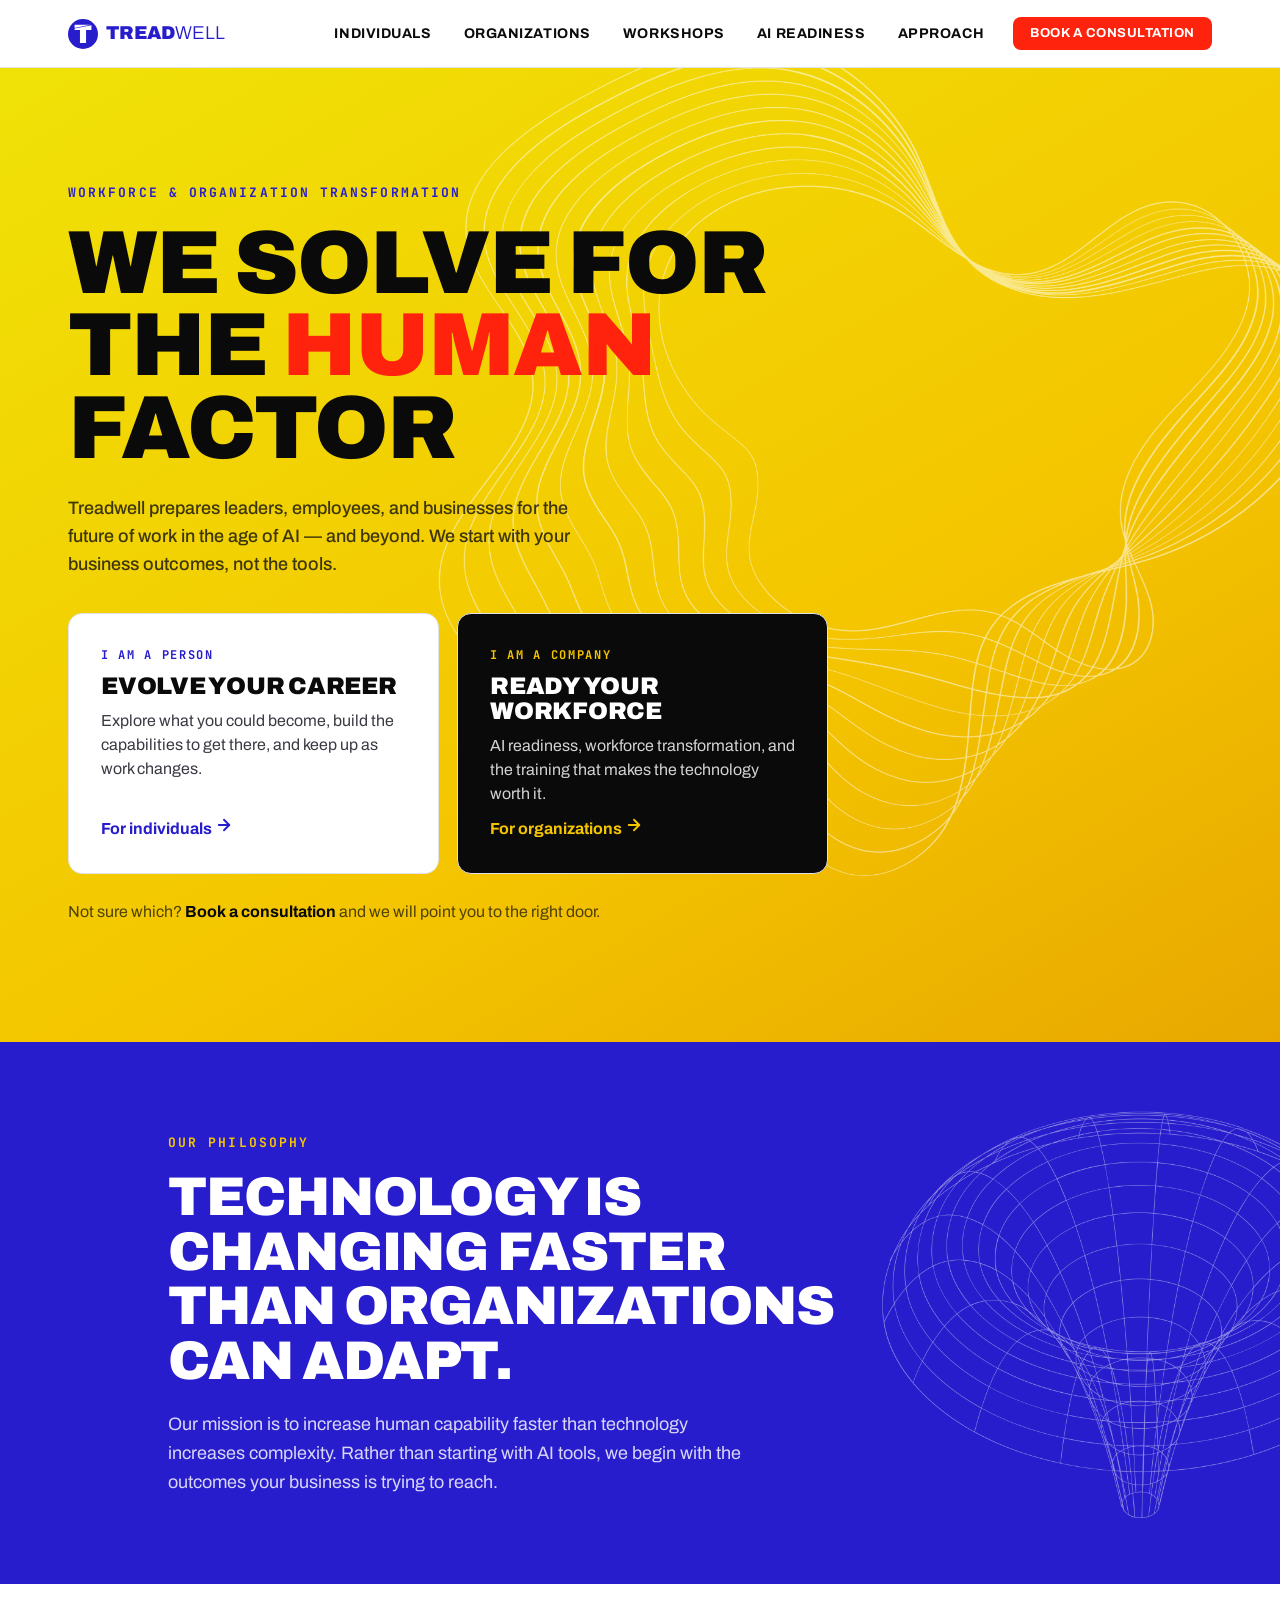
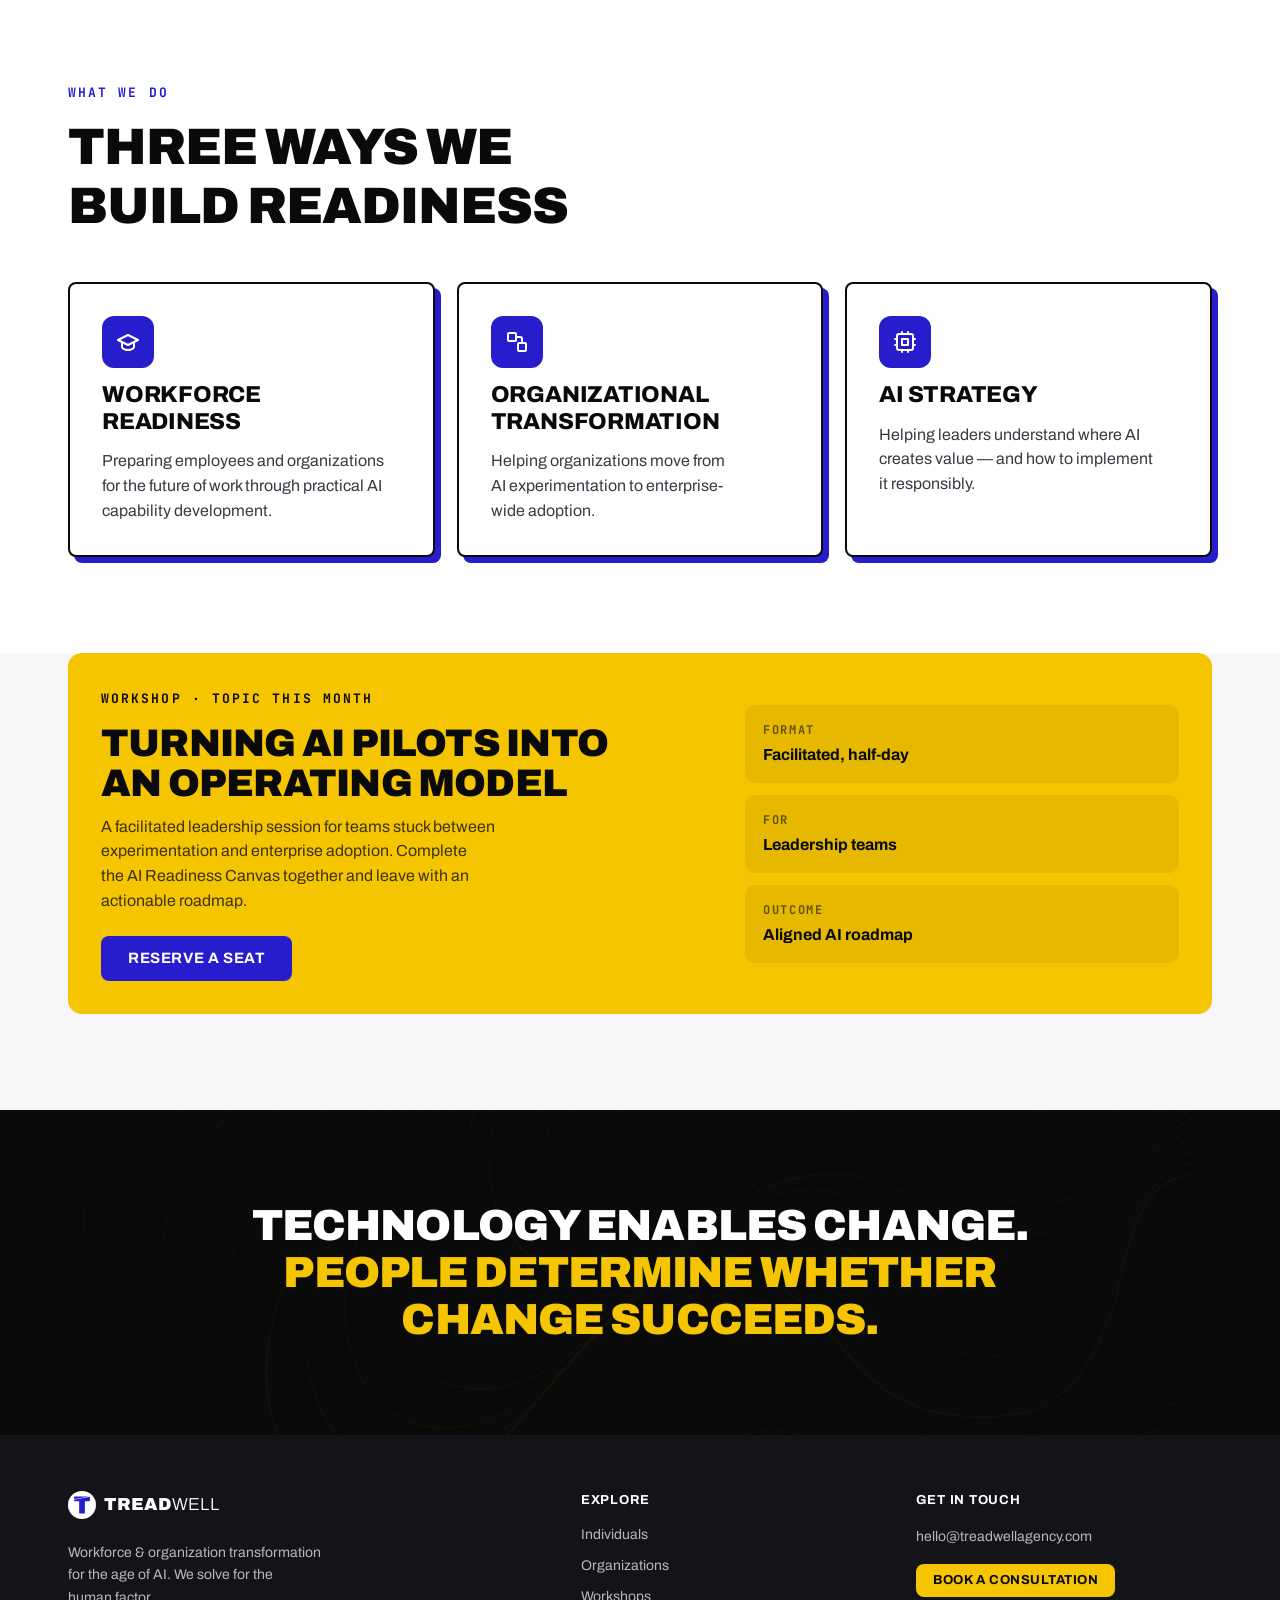
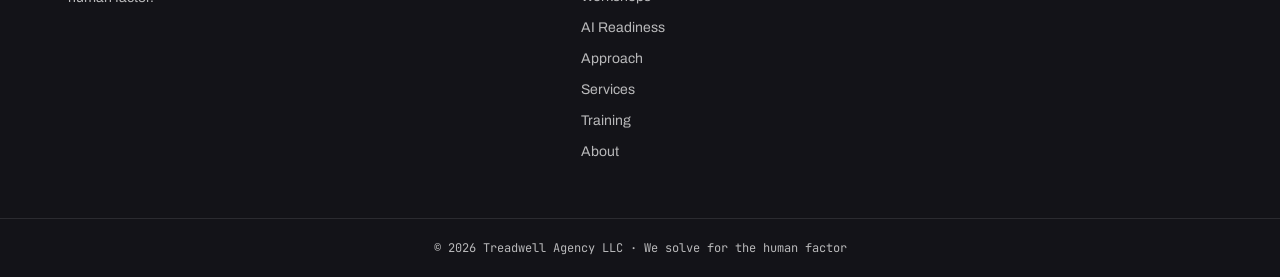
==== index.html @ ca6742ae "Two entry points on home (person / company); Individuals and Organizations pages; nav and sitemap" ====
<!DOCTYPE html>
<html lang="en">
<head>
<meta charset="utf-8">
<meta name="viewport" content="width=device-width, initial-scale=1">
<title>Treadwell Agency — We solve for the human factor</title>
<meta name="description" content="Workforce & organization transformation for the age of AI. Treadwell prepares leaders, employees, and businesses for the future of work — starting with your outcomes, not the tools.">
<link rel="canonical" href="https://treadwellagency.com">
<meta property="og:type" content="website">
<meta property="og:site_name" content="Treadwell Agency">
<meta property="og:title" content="Treadwell Agency — We solve for the human factor">
<meta property="og:description" content="Workforce & organization transformation for the age of AI. Treadwell prepares leaders, employees, and businesses for the future of work — starting with your outcomes, not the tools.">
<meta property="og:url" content="https://treadwellagency.com">
<meta property="og:image" content="https://treadwellagency.com/assets/canvas-preview.png">
<meta name="twitter:card" content="summary_large_image">
<meta name="theme-color" content="#271DCC">
<link rel="icon" href="/assets/favicon.svg" type="image/svg+xml">
<link rel="preconnect" href="https://fonts.googleapis.com">
<link rel="preconnect" href="https://fonts.gstatic.com" crossorigin>
<link rel="stylesheet" href="https://fonts.googleapis.com/css2?family=Archivo:ital,wght@0,100..900;1,100..900&family=JetBrains+Mono:wght@400;500;700&display=swap">
<link rel="stylesheet" href="/assets/css/site.css">
</head>
<body>
<header class="site-header">
  <div class="bar">
    <a href="/" aria-label="Treadwell Agency home" style="display:inline-flex;"><span class="tw-logo" style="gap:8.4px;"><svg width="30" height="30" viewBox="0 0 200 200" aria-hidden="true"><circle cx="100" cy="100" r="100" fill="var(--tw-blue)"/><g transform="translate(44 39)" fill="#fff"><polygon points="0 0 0 20.18 103.77 0 0 0"/><polygon points="0 23.72 0 34.38 35.77 34.38 35.77 121.55 76.41 121.55 76.41 34.38 112.18 34.38 112.18 1.91 0 23.72"/></g></svg><span class="wm" style="font-size:18.6px;color:var(--tw-blue);"><span>Tread</span><span class="thin">well</span></span></span></a>
    <nav class="nav-links" aria-label="Primary">
      <a class="nav-link" href="/individuals/">Individuals</a><a class="nav-link" href="/organizations/">Organizations</a><a class="nav-link" href="/workshops/">Workshops</a><a class="nav-link" href="/ai-readiness/">AI Readiness</a><a class="nav-link" href="/approach/">Approach</a>
      <span class="nav-cta"><a class="tw-btn tw-btn--accent tw-btn--sm" href="mailto:hello@treadwellagency.com?subject=Consultation%20request%20%E2%80%94%20Treadwell%20Agency">Book a consultation</a></span>
    </nav>
    <button class="burger" id="burger" aria-label="Menu" aria-expanded="false" aria-controls="mobile-menu">
      <svg width="26" height="26" viewBox="0 0 24 24" fill="none" stroke="currentColor" stroke-width="2" stroke-linecap="round"><path d="M4 6h16M4 12h16M4 18h16"/></svg>
    </button>
  </div>
  <div class="mobile-menu" id="mobile-menu">
    <a class="" href="/individuals/">Individuals</a><a class="" href="/organizations/">Organizations</a><a class="" href="/workshops/">Workshops</a><a class="" href="/ai-readiness/">AI Readiness</a><a class="" href="/approach/">Approach</a>
    <a class="tw-btn tw-btn--accent" style="margin-top:8px;" href="mailto:hello@treadwellagency.com?subject=Consultation%20request%20%E2%80%94%20Treadwell%20Agency">Book a consultation</a>
  </div>
</header>
<main>
<div>
  <div class="band" style="overflow:hidden;background:var(--tw-grad-yellow);">
    <img class="motif" src="/assets/elements/White-Track.png" alt="" aria-hidden="true" style="right:-60px;top:-40px;width:904px;height:848px;opacity:.55;">
    <div class="wrap" style="padding:112px 28px 118px;">
      <span class="tw-eyebrow" style="color:var(--tw-blue);">Workforce &amp; Organization Transformation</span>
      <h1 class="hero-h1" style="font-size:clamp(3rem,7vw,6rem);line-height:.92;color:var(--tw-black);max-width:15ch;">We solve for the <span style="color:var(--tw-red);">human</span> factor</h1>
      <p class="lead" style="color:rgba(10,10,10,.78);max-width:52ch;margin:26px 0 34px;font-weight:500;">Treadwell prepares leaders, employees, and businesses for the future of work in the age of AI &mdash; and beyond. We start with your business outcomes, not the tools.</p>
      <div class="doors" style="display:grid;grid-template-columns:repeat(auto-fit,minmax(260px,1fr));gap:18px;max-width:760px;">
        <a class="tw-card tw-card--interactive" href="/individuals/" style="display:flex;flex-direction:column;gap:10px;text-decoration:none;color:var(--tw-black);background:#fff;">
          <span style="font-family:var(--font-mono);font-size:12px;font-weight:700;letter-spacing:.14em;text-transform:uppercase;color:var(--tw-blue);">I am a person</span>
          <span style="font-family:var(--font-display);font-weight:900;text-transform:uppercase;font-size:24px;letter-spacing:-.01em;line-height:1.05;">Evolve your career</span>
          <span style="color:var(--text-body);line-height:1.5;">Explore what you could become, build the capabilities to get there, and keep up as work changes.</span>
          <span style="font-weight:700;color:var(--tw-blue);margin-top:auto;">For individuals <svg width="18" height="18" viewBox="0 0 24 24" fill="none" stroke="currentColor" stroke-width="2.5" stroke-linecap="round" stroke-linejoin="round" aria-hidden="true"><path d="M5 12h14"/><path d="m12 5 7 7-7 7"/></svg></span>
        </a>
        <a class="tw-card tw-card--interactive" href="/organizations/" style="display:flex;flex-direction:column;gap:10px;text-decoration:none;color:#fff;background:var(--tw-black);">
          <span style="font-family:var(--font-mono);font-size:12px;font-weight:700;letter-spacing:.14em;text-transform:uppercase;color:var(--tw-yellow);">I am a company</span>
          <span style="font-family:var(--font-display);font-weight:900;text-transform:uppercase;font-size:24px;letter-spacing:-.01em;line-height:1.05;">Ready your workforce</span>
          <span style="color:rgba(255,255,255,.82);line-height:1.5;">AI readiness, workforce transformation, and the training that makes the technology worth it.</span>
          <span style="font-weight:700;color:var(--tw-yellow);margin-top:auto;">For organizations <svg width="18" height="18" viewBox="0 0 24 24" fill="none" stroke="currentColor" stroke-width="2.5" stroke-linecap="round" stroke-linejoin="round" aria-hidden="true"><path d="M5 12h14"/><path d="m12 5 7 7-7 7"/></svg></span>
        </a>
      </div>
      <p style="margin:26px 0 0;color:rgba(10,10,10,.7);">Not sure which? <a href="mailto:hello@treadwellagency.com?subject=Consultation%20request%20%E2%80%94%20Treadwell%20Agency" style="color:var(--tw-black);font-weight:700;">Book a consultation</a> and we will point you to the right door.</p>
    </div>
  </div>

  <section class="band" style="background:var(--tw-blue);padding:88px 28px;overflow:hidden;">
    <img class="motif" src="/assets/elements/White-Donut.png" alt="" aria-hidden="true" style="right:-120px;top:50%;transform:translateY(-50%);width:520px;opacity:.5;">
    <div class="wrap" style="max-width:1000px;">
      <span class="tw-eyebrow" style="color:var(--tw-yellow);">Our philosophy</span>
      <h2 class="h2-display" style="font-size:clamp(2rem,4.4vw,3.4rem);line-height:1;color:#fff;margin:16px 0 22px;max-width:20ch;">Technology is changing faster than organizations can adapt.</h2>
      <p class="lead" style="color:rgba(255,255,255,.82);max-width:60ch;line-height:1.6;margin:0;">Our mission is to increase human capability faster than technology increases complexity. Rather than starting with AI tools, we begin with the outcomes your business is trying to reach.</p>
    </div>
  </section>

  <section style="background:var(--bg);padding:96px 28px;">
    <div class="wrap">
      <span class="tw-eyebrow" style="color:var(--tw-blue);">What we do</span>
      <h2 class="h2-display" style="font-size:clamp(2rem,4vw,3.25rem);margin:14px 0 46px;max-width:22ch;">Three ways we build readiness</h2>
      <div style="display:grid;grid-template-columns:repeat(auto-fit,minmax(300px,1fr));gap:22px;">
        <article class="tw-card tw-card--hard">
      <div style="display:flex;flex-direction:column;gap:14px;height:100%;">
        <span class="icon-chip-blue"><svg width="24" height="24" viewBox="0 0 24 24" fill="none" stroke="currentColor" stroke-width="2" stroke-linecap="round" stroke-linejoin="round" aria-hidden="true"><path d="M22 10 12 5 2 10l10 5 10-5Z"/><path d="M6 12v5c0 1 2 3 6 3s6-2 6-3v-5"/></svg></span>
        <h3 style="font-family:var(--font-display);font-weight:800;font-size:23px;margin:0;text-transform:uppercase;letter-spacing:-.01em;">Workforce Readiness</h3>
        <p style="margin:0;color:var(--text-body);line-height:1.55;">Preparing employees and organizations for the future of work through practical AI capability development.</p>
      </div>
    </article><article class="tw-card tw-card--hard">
      <div style="display:flex;flex-direction:column;gap:14px;height:100%;">
        <span class="icon-chip-blue"><svg width="24" height="24" viewBox="0 0 24 24" fill="none" stroke="currentColor" stroke-width="2" stroke-linecap="round" stroke-linejoin="round" aria-hidden="true"><rect x="3" y="3" width="8" height="8" rx="1"/><rect x="13" y="13" width="8" height="8" rx="1"/><path d="M11 7h4a2 2 0 0 1 2 2v4"/></svg></span>
        <h3 style="font-family:var(--font-display);font-weight:800;font-size:23px;margin:0;text-transform:uppercase;letter-spacing:-.01em;">Organizational Transformation</h3>
        <p style="margin:0;color:var(--text-body);line-height:1.55;">Helping organizations move from AI experimentation to enterprise-wide adoption.</p>
      </div>
    </article><article class="tw-card tw-card--hard">
      <div style="display:flex;flex-direction:column;gap:14px;height:100%;">
        <span class="icon-chip-blue"><svg width="24" height="24" viewBox="0 0 24 24" fill="none" stroke="currentColor" stroke-width="2" stroke-linecap="round" stroke-linejoin="round" aria-hidden="true"><rect x="4" y="4" width="16" height="16" rx="2"/><rect x="9" y="9" width="6" height="6"/><path d="M9 2v2M15 2v2M9 20v2M15 20v2M2 9h2M2 15h2M20 9h2M20 15h2"/></svg></span>
        <h3 style="font-family:var(--font-display);font-weight:800;font-size:23px;margin:0;text-transform:uppercase;letter-spacing:-.01em;">AI Strategy</h3>
        <p style="margin:0;color:var(--text-body);line-height:1.55;">Helping leaders understand where AI creates value &mdash; and how to implement it responsibly.</p>
      </div>
    </article>
      </div>
    </div>
  </section>

  <section style="background:var(--tw-neutral-50);padding:0 28px 96px;">
  <div class="wrap">
    <article class="tw-card tw-card--signal">
      <div class="topic-grid" style="display:grid;grid-template-columns:1.4fr 1fr;gap:36px;align-items:center;">
        <div>
          <span class="tw-eyebrow" style="color:var(--tw-black);">Workshop · Topic this month</span>
          <h3 style="font-family:var(--font-display);font-weight:900;text-transform:uppercase;font-size:clamp(1.6rem,3vw,2.4rem);letter-spacing:-.02em;line-height:1.02;margin:14px 0 12px;">Turning AI pilots into an operating model</h3>
          <p style="margin:0 0 22px;color:rgba(10,10,10,.78);line-height:1.55;max-width:52ch;">A facilitated leadership session for teams stuck between experimentation and enterprise adoption. Complete the AI Readiness Canvas together and leave with an actionable roadmap.</p>
          <a class="tw-btn tw-btn--primary" href="mailto:hello@treadwellagency.com?subject=Consultation%20request%20%E2%80%94%20Treadwell%20Agency">Reserve a seat</a>
        </div>
        <div style="display:grid;gap:12px;">
          <div style="background:rgba(10,10,10,.06);border-radius:10px;padding:16px 18px;"><div style="font-family:var(--font-mono);font-size:12px;font-weight:700;letter-spacing:.14em;text-transform:uppercase;color:rgba(10,10,10,.6);">Format</div><div style="font-weight:700;margin-top:4px;">Facilitated, half-day</div></div><div style="background:rgba(10,10,10,.06);border-radius:10px;padding:16px 18px;"><div style="font-family:var(--font-mono);font-size:12px;font-weight:700;letter-spacing:.14em;text-transform:uppercase;color:rgba(10,10,10,.6);">For</div><div style="font-weight:700;margin-top:4px;">Leadership teams</div></div><div style="background:rgba(10,10,10,.06);border-radius:10px;padding:16px 18px;"><div style="font-family:var(--font-mono);font-size:12px;font-weight:700;letter-spacing:.14em;text-transform:uppercase;color:rgba(10,10,10,.6);">Outcome</div><div style="font-weight:700;margin-top:4px;">Aligned AI roadmap</div></div>
        </div>
      </div>
    </article>
  </div>
</section>

  <section class="band" style="background:var(--tw-black);padding:92px 28px;overflow:hidden;">
  <img class="motif" src="/assets/elements/Yellow-Waves.png" alt="" aria-hidden="true" style="left:50%;top:50%;transform:translate(-50%,-50%);width:1200px;opacity:.14;">
  <div class="wrap" style="max-width:900px;text-align:center;">
    <p style="font-family:var(--font-display);font-weight:900;text-transform:uppercase;font-size:clamp(1.7rem,3.4vw,2.8rem);letter-spacing:-.02em;line-height:1.08;color:#fff;margin:0;">Technology enables change.<br><span style="color:var(--tw-yellow);">People determine whether change succeeds.</span></p>
  </div>
</section>
</div>
</main>
<footer class="site-footer">
  <div class="cols">
    <div>
      <span class="tw-logo" style="gap:7.84px;"><svg width="28" height="28" viewBox="0 0 200 200" aria-hidden="true"><circle cx="100" cy="100" r="100" fill="#fff"/><g transform="translate(44 39)" fill="var(--tw-blue)"><polygon points="0 0 0 20.18 103.77 0 0 0"/><polygon points="0 23.72 0 34.38 35.77 34.38 35.77 121.55 76.41 121.55 76.41 34.38 112.18 34.38 112.18 1.91 0 23.72"/></g></svg><span class="wm" style="font-size:17.36px;color:#fff;"><span>Tread</span><span class="thin">well</span></span></span>
      <p class="tagline">Workforce &amp; organization transformation for the age of AI. We solve for the human factor.</p>
    </div>
    <div>
      <div class="foot-h">Explore</div>
      <div class="foot-links"><a href="/individuals/">Individuals</a><a href="/organizations/">Organizations</a><a href="/workshops/">Workshops</a><a href="/ai-readiness/">AI Readiness</a><a href="/approach/">Approach</a><a href="/services/">Services</a><a href="/training/">Training</a><a href="/about/">About</a></div>
    </div>
    <div>
      <div class="foot-h">Get in touch</div>
      <a class="foot-email" href="mailto:hello@treadwellagency.com">hello@treadwellagency.com</a>
      <div style="margin-top:16px;"><a class="tw-btn tw-btn--signal tw-btn--sm" href="mailto:hello@treadwellagency.com?subject=Consultation%20request%20%E2%80%94%20Treadwell%20Agency">Book a consultation</a></div>
    </div>
  </div>
  <div class="foot-bottom">&copy; 2026 Treadwell Agency LLC &middot; We solve for the human factor</div>
</footer>
<script src="/assets/js/nav.js"></script>
</body>
</html>
---- assets/css/site.css ----
/* ============================================================
   Treadwell Agency — Marketing site stylesheet
   Design tokens + base + component classes (Button, Card, Tag,
   Eyebrow, Logo) recreated from the design-system handoff.
   ============================================================ */

/* ---- Tokens: colors ---- */
:root {
  --tw-blue:          #271DCC;
  --tw-blue-700:      #1E17A6;
  --tw-blue-300:      #6A62E0;
  --tw-blue-100:      #E4E2FB;

  --tw-red:           #FF220C;
  --tw-red-700:       #D31500;
  --tw-red-100:       #FFE1DC;

  --tw-yellow:        #F4C500;
  --tw-yellow-bright: #F0E207;
  --tw-yellow-100:    #FEF6C7;

  --tw-green:         #12B76A;
  --tw-green-700:     #0E9155;
  --tw-green-100:     #D3F4E4;

  --tw-black:         #0A0A0A;
  --tw-white:         #FFFFFF;

  --tw-neutral-0:     #FFFFFF;
  --tw-neutral-50:    #F7F7FA;
  --tw-neutral-100:   #EEEEF3;
  --tw-neutral-200:   #E1E1EA;
  --tw-neutral-300:   #CACAD6;
  --tw-neutral-400:   #9A9AAB;
  --tw-neutral-500:   #6E6E80;
  --tw-neutral-600:   #52525F;
  --tw-neutral-700:   #3A3A44;
  --tw-neutral-800:   #23232B;
  --tw-neutral-900:   #131318;

  --tw-grad-yellow:   linear-gradient(150deg, var(--tw-yellow-bright) 0%, var(--tw-yellow) 62%, #E8A800 100%);
  --tw-grad-blue:     linear-gradient(150deg, #3A2FE6 0%, var(--tw-blue) 55%, var(--tw-blue-700) 100%);

  --brand:            var(--tw-blue);
  --accent:           var(--tw-red);
  --signal:           var(--tw-yellow);

  --bg:               var(--tw-white);
  --bg-muted:         var(--tw-neutral-50);
  --surface-card:     var(--tw-white);

  --text-strong:      var(--tw-black);
  --text-body:        var(--tw-neutral-700);
  --text-muted:       var(--tw-neutral-500);

  --border:           var(--tw-neutral-200);
  --ring:             var(--tw-blue);

  /* ---- Tokens: typography ---- */
  --font-display: 'Archivo', 'Arial Narrow', system-ui, sans-serif;
  --font-body:    'Archivo', system-ui, -apple-system, sans-serif;
  --font-mono:    'JetBrains Mono', ui-monospace, 'SFMono-Regular', monospace;

  --fw-thin: 300; --fw-regular: 400; --fw-medium: 500;
  --fw-semibold: 600; --fw-bold: 700; --fw-black: 900;

  --fs-h1: 2.5rem; --fs-h2: 2rem; --fs-h3: 1.5rem; --fs-h4: 1.25rem;
  --fs-lg: 1.125rem; --fs-body: 1rem; --fs-sm: .875rem; --fs-xs: .75rem;
  --fs-eyebrow: .8125rem;

  --lh-tight: .98; --lh-snug: 1.15; --lh-normal: 1.5; --lh-relaxed: 1.65;
  --ls-display: -.02em; --ls-tight: -.01em; --ls-eyebrow: .16em; --ls-caps: .06em;

  /* ---- Tokens: spacing / shape / motion ---- */
  --content-max: 1200px;
  --measure: 68ch;
  --radius-sm: 4px; --radius-md: 8px; --radius-lg: 14px; --radius-xl: 24px;
  --radius-pill: 999px;
  --border-width: 1.5px; --border-width-bold: 3px;
  --shadow-md: 0 8px 24px rgba(10,10,10,.10);
  --shadow-lg: 0 20px 48px rgba(10,10,10,.14);
  --shadow-hard-blue: 6px 6px 0 var(--tw-blue);
  --shadow-focus: 0 0 0 3px rgba(39,29,204,.35);
  --ease-out: cubic-bezier(0.16, 1, 0.3, 1);
  --dur-fast: 120ms; --dur-base: 220ms;
}

/* ---- Base resets ---- */
*, *::before, *::after { box-sizing: border-box; }
html { scroll-behavior: smooth; }
body {
  margin: 0;
  font-family: var(--font-body);
  font-size: var(--fs-body);
  line-height: var(--lh-normal);
  color: var(--text-strong);
  background: var(--bg);
  -webkit-font-smoothing: antialiased;
  text-rendering: optimizeLegibility;
  min-height: 100vh;
}
h1, h2, h3, h4 {
  font-family: var(--font-display);
  color: var(--text-strong);
  line-height: var(--lh-snug);
  letter-spacing: var(--ls-tight);
  margin: 0 0 .4em;
  font-weight: var(--fw-bold);
  text-wrap: balance;
}
p { margin: 0 0 1em; text-wrap: pretty; }
img { max-width: 100%; }
a { color: var(--tw-blue); text-decoration: none; transition: color var(--dur-fast) var(--ease-out); }
a:not(.tw-btn):hover { color: var(--tw-blue-700); }
::selection { background: var(--tw-yellow); color: var(--tw-black); }

/* ---- Layout helpers ---- */
.wrap { max-width: var(--content-max); margin: 0 auto; padding-left: 28px; padding-right: 28px; }
.relative { position: relative; }
.motif {
  position: absolute; pointer-events: none; z-index: 0;
}
section, .band { position: relative; }
.band > .wrap, section > .wrap { position: relative; z-index: 1; }

/* ============================================================
   Eyebrow
   ============================================================ */
.tw-eyebrow {
  display: inline-flex; align-items: center; gap: 10px;
  font-family: var(--font-mono);
  font-size: var(--fs-eyebrow);
  font-weight: 700;
  letter-spacing: .16em;
  text-transform: uppercase;
  color: var(--tw-blue);
}

/* ============================================================
   Logo (mark + wordmark)
   ============================================================ */
.tw-logo { display: inline-flex; align-items: center; text-decoration: none; }
.tw-logo svg { flex: 0 0 auto; display: block; }
.tw-logo .wm {
  font-family: var(--font-display);
  font-weight: 900;
  text-transform: uppercase;
  letter-spacing: .005em;
  line-height: 1;
  display: inline-flex;
}
.tw-logo .wm .thin { font-weight: 300; }

/* ============================================================
   Button
   ============================================================ */
.tw-btn {
  --_pad-y: 14px; --_pad-x: 26px; --_fs: 15px;
  font-family: var(--font-display); font-weight: 700;
  text-transform: uppercase; letter-spacing: .04em; line-height: 1;
  display: inline-flex; align-items: center; justify-content: center; gap: .6em;
  border: var(--border-width) solid transparent; border-radius: var(--radius-md);
  padding: var(--_pad-y) var(--_pad-x); font-size: var(--_fs); cursor: pointer;
  text-decoration: none; white-space: nowrap;
  transition: transform var(--dur-fast) var(--ease-out),
    background var(--dur-fast) var(--ease-out),
    box-shadow var(--dur-fast) var(--ease-out), color var(--dur-fast);
}
.tw-btn:hover { text-decoration: none; }
.tw-btn:focus-visible { outline: none; box-shadow: var(--shadow-focus); }
.tw-btn:active { transform: translateY(1px); }
.tw-btn--sm { --_pad-y: 9px; --_pad-x: 16px; --_fs: 13px; }
.tw-btn--lg { --_pad-y: 18px; --_pad-x: 34px; --_fs: 17px; }
.tw-btn--block { display: flex; width: 100%; }
.tw-btn--primary { background: var(--tw-blue); color: #fff; }
.tw-btn--primary:hover { background: var(--tw-blue-700); color: #fff; }
.tw-btn--accent { background: var(--tw-red); color: #fff; }
.tw-btn--accent:hover { background: var(--tw-red-700); color: #fff; }
.tw-btn--signal { background: var(--tw-yellow); color: var(--tw-black); }
.tw-btn--signal:hover { background: var(--tw-yellow-bright); color: var(--tw-black); }
.tw-btn--outline { background: transparent; color: var(--tw-blue); border-color: var(--tw-blue); }
.tw-btn--outline:hover { background: var(--tw-blue); color: #fff; }
.tw-btn--ghost { background: transparent; color: var(--tw-blue); }
.tw-btn--ghost:hover { background: var(--tw-blue-100); color: var(--tw-blue); }
.tw-btn--inverse { background: #fff; color: var(--tw-black); }
.tw-btn--inverse:hover { background: var(--tw-yellow); color: var(--tw-black); }
.tw-btn svg { flex: 0 0 auto; }

/* ============================================================
   Card
   ============================================================ */
.tw-card {
  background: var(--surface-card);
  border: var(--border-width) solid var(--border);
  border-radius: var(--radius-lg);
  padding: 2rem;
  transition: transform var(--dur-base) var(--ease-out), box-shadow var(--dur-base) var(--ease-out), border-color var(--dur-base) var(--ease-out);
}
.tw-card--elevated { border-color: transparent; box-shadow: var(--shadow-md); }
.tw-card--hard { border: 2px solid var(--tw-black); border-radius: var(--radius-md); box-shadow: var(--shadow-hard-blue); }
.tw-card--blue { background: var(--tw-blue); border-color: transparent; color: #fff; }
.tw-card--signal { background: var(--tw-yellow); border-color: transparent; color: var(--tw-black); }
.tw-card--dark { background: var(--tw-black); border-color: transparent; color: #fff; }
.tw-card--interactive { cursor: pointer; }
.tw-card--interactive.tw-card--hard:hover { transform: translate(-2px,-2px); box-shadow: 9px 9px 0 var(--tw-blue); }
.tw-card--interactive.tw-card--plain:hover { border-color: var(--tw-blue); }

/* ============================================================
   Tag
   ============================================================ */
.tw-tag {
  display: inline-flex; align-items: center; gap: 7px;
  font-family: var(--font-mono); font-size: 12px; font-weight: 700;
  letter-spacing: .06em; text-transform: uppercase; line-height: 1;
  padding: 6px 11px; border-radius: var(--radius-pill); white-space: nowrap;
}
.tw-tag--solid { border: 1.5px solid transparent; }
.tw-tag--blue.tw-tag--solid   { background: var(--tw-blue);   color: #fff; }
.tw-tag--red.tw-tag--solid    { background: var(--tw-red);    color: #fff; }
.tw-tag--yellow.tw-tag--solid { background: var(--tw-yellow); color: #0A0A0A; }
.tw-tag--green.tw-tag--solid  { background: var(--tw-green);  color: #fff; }
.tw-tag--neutral.tw-tag--solid{ background: var(--tw-black);  color: #fff; }
.tw-tag--blue.tw-tag--soft    { background: var(--tw-blue-100);   color: var(--tw-blue-700); }
.tw-tag--red.tw-tag--soft     { background: var(--tw-red-100);    color: var(--tw-red-700); }
.tw-tag--yellow.tw-tag--soft  { background: var(--tw-yellow-100); color: #8a6d00; }
.tw-tag--green.tw-tag--soft   { background: var(--tw-green-100);  color: var(--tw-green-700); }
.tw-tag--neutral.tw-tag--soft { background: var(--tw-neutral-100);color: var(--tw-neutral-700); }

/* ============================================================
   Header
   ============================================================ */
.site-header {
  position: sticky; top: 0; z-index: 50;
  background: rgba(255,255,255,.88);
  backdrop-filter: blur(12px);
  -webkit-backdrop-filter: blur(12px);
  border-bottom: 1.5px solid var(--border);
}
.site-header .bar {
  max-width: 1200px; margin: 0 auto; padding: 14px 28px;
  display: flex; align-items: center; gap: 24px;
}
.nav-links { display: flex; gap: 2px; align-items: center; margin-left: auto; }
.nav-links a.nav-link {
  background: none; border: 0; cursor: pointer; padding: 9px 15px;
  font-family: var(--font-display); font-weight: 700; font-size: 14px;
  text-transform: uppercase; letter-spacing: .04em; color: var(--text-strong);
}
.nav-links a.nav-link:hover { color: var(--tw-blue); }
.nav-links a.nav-link.active { color: var(--tw-blue); }
.nav-cta { margin-left: 12px; }
.burger {
  display: none; margin-left: auto; background: none; border: 0;
  cursor: pointer; color: var(--tw-black); padding: 4px;
}
.mobile-menu { display: none; border-top: 1.5px solid var(--border); padding: 12px 20px; background: #fff; }
.mobile-menu.open { display: grid; gap: 2px; }
.mobile-menu a {
  text-align: left; padding: 13px 8px; font-family: var(--font-display);
  font-weight: 700; font-size: 17px; text-transform: uppercase; letter-spacing: .04em;
  color: var(--text-strong);
}
.mobile-menu a.active { color: var(--tw-blue); }
@media (max-width: 1180px) {
  .nav-links { display: none; }
  .burger { display: inline-flex; }
}

/* ============================================================
   Footer
   ============================================================ */
.site-footer { background: var(--tw-neutral-900); color: rgba(255,255,255,.7); }
.site-footer .cols {
  max-width: 1200px; margin: 0 auto; padding: 56px 28px;
  display: grid; grid-template-columns: 1.6fr 1fr 1fr; gap: 40px;
}
.site-footer .foot-h {
  font-family: var(--font-display); font-weight: 700; text-transform: uppercase;
  letter-spacing: .06em; font-size: 13px; color: #fff; margin-bottom: 14px;
}
.site-footer .foot-links { display: grid; gap: 10px; }
.site-footer .foot-links a { color: rgba(255,255,255,.7); font-size: 14px; }
.site-footer .foot-links a:hover { color: #fff; }
.site-footer .tagline { margin-top: 16px; max-width: 34ch; font-size: 14px; line-height: 1.6; }
.site-footer .foot-email { color: rgba(255,255,255,.7); font-size: 14px; }
.site-footer .foot-email:hover { color: #fff; }
.site-footer .foot-bottom {
  border-top: 1px solid rgba(255,255,255,.1); padding: 20px 28px;
  font-family: var(--font-mono); font-size: 12px; text-align: center;
}
@media (max-width: 720px) {
  .site-footer .cols { grid-template-columns: 1fr; gap: 32px; }
}

/* ============================================================
   Shared section / content primitives
   ============================================================ */
.hero-h1 {
  font-family: var(--font-display); font-weight: 900; text-transform: uppercase;
  letter-spacing: -.02em; margin: 18px 0 0;
}
.lead { font-size: var(--fs-lg); line-height: 1.55; }
.h2-display {
  font-family: var(--font-display); font-weight: 900; text-transform: uppercase;
  letter-spacing: -.02em;
}
.chip {
  display: inline-flex; align-items: center; justify-content: center;
  border-radius: 12px;
}
.tag-row { display: flex; gap: 10px; flex-wrap: wrap; }
.btn-row { display: flex; gap: 14px; flex-wrap: wrap; }

/* icon chips */
.icon-chip-blue { width: 52px; height: 52px; border-radius: 12px; background: var(--tw-blue); color: #fff; display: inline-flex; align-items: center; justify-content: center; }
.icon-chip-wash { width: 52px; height: 52px; border-radius: 12px; background: var(--tw-blue-100); color: var(--tw-blue); display: inline-flex; align-items: center; justify-content: center; }
.icon-chip-wash-sm { width: 48px; height: 48px; border-radius: 12px; background: var(--tw-blue-100); color: var(--tw-blue); display: inline-flex; align-items: center; justify-content: center; }

/* detail card layout (services / training) */
.detail-grid { display: grid; grid-template-columns: 56px 1fr; gap: 22px; }
.checklist { display: grid; grid-template-columns: repeat(auto-fit,minmax(220px,1fr)); gap: 8px 24px; margin-bottom: 16px; }
.checklist span { display: flex; gap: 9px; align-items: flex-start; font-size: 15px; font-weight: 500; color: var(--text-strong); }
.checklist .tick { color: var(--tw-red); margin-top: 2px; }
.outcome-line { font-family: var(--font-mono); font-size: 13px; font-weight: 700; letter-spacing: .1em; text-transform: uppercase; color: var(--tw-blue); }

@media (max-width: 560px) {
  .detail-grid { grid-template-columns: 1fr; gap: 16px; }
}
@media (max-width: 720px) {
  .topic-grid { grid-template-columns: 1fr !important; gap: 24px !important; }
}
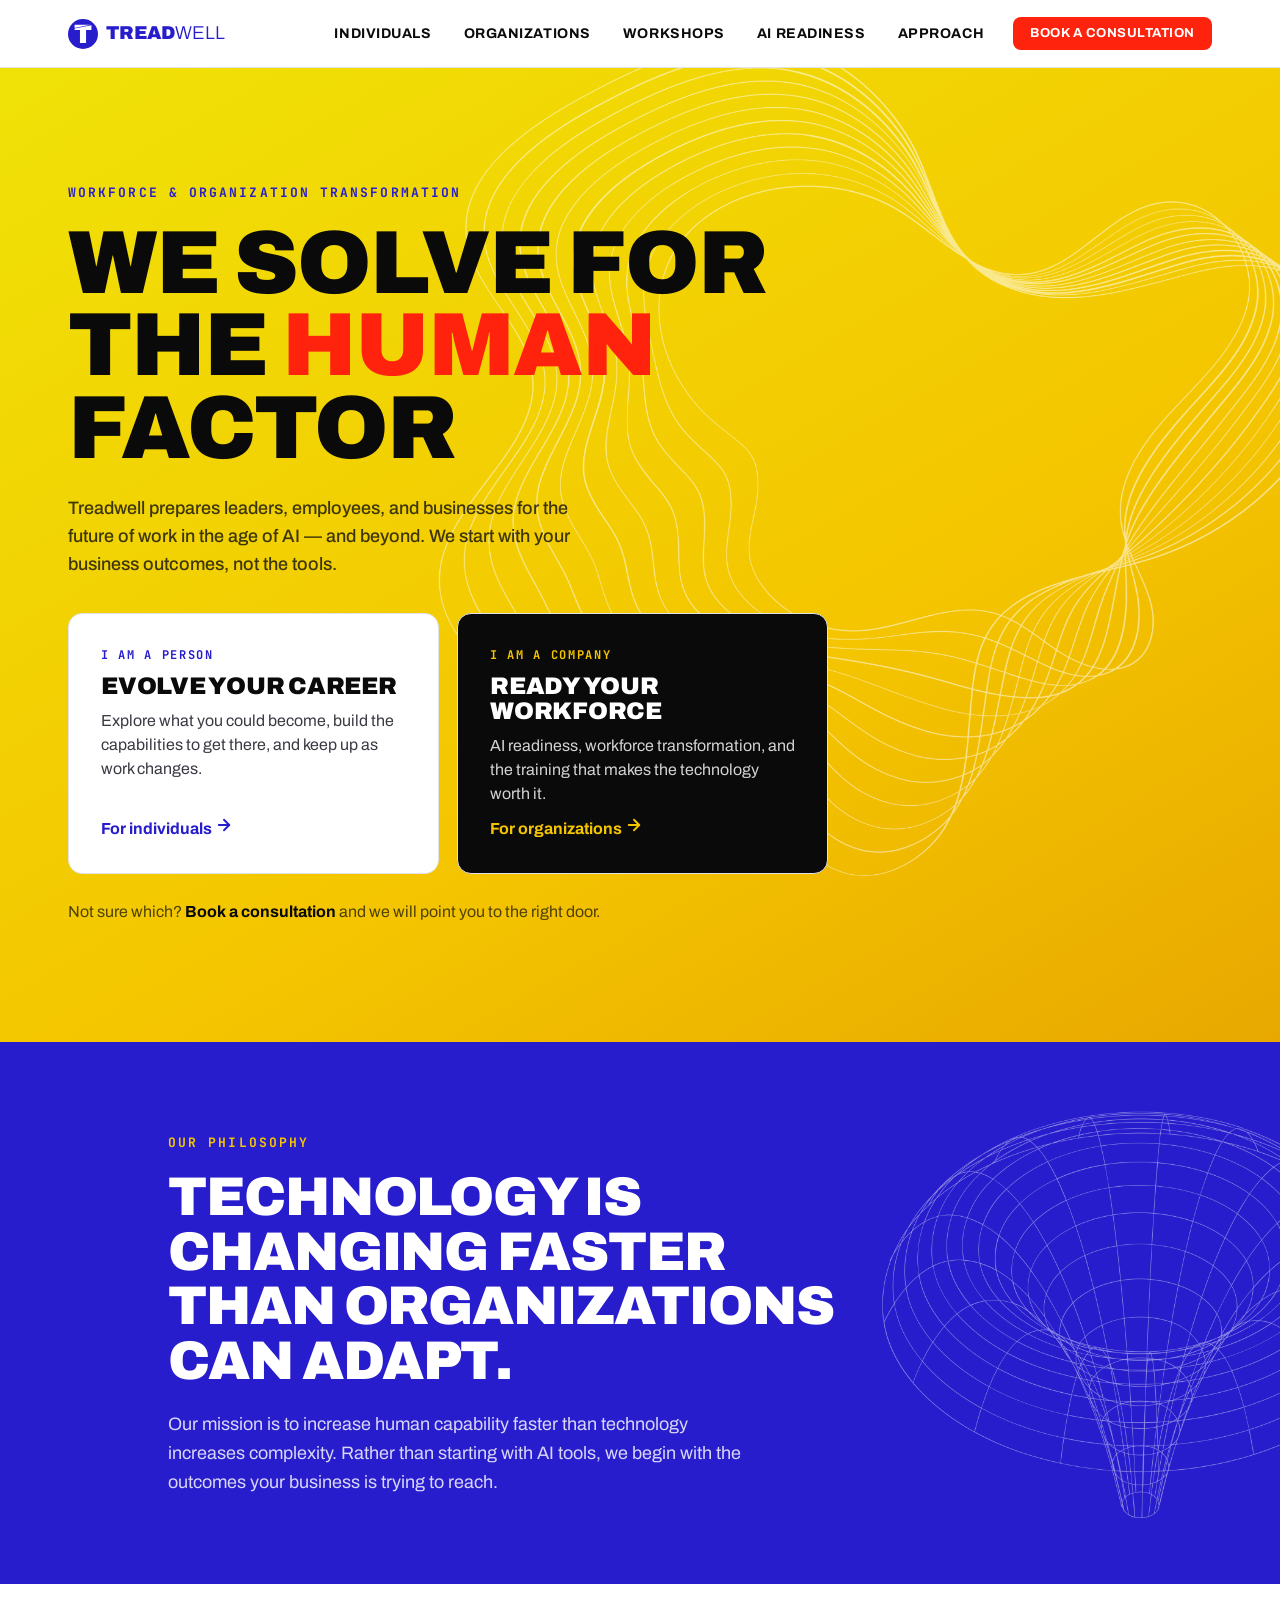
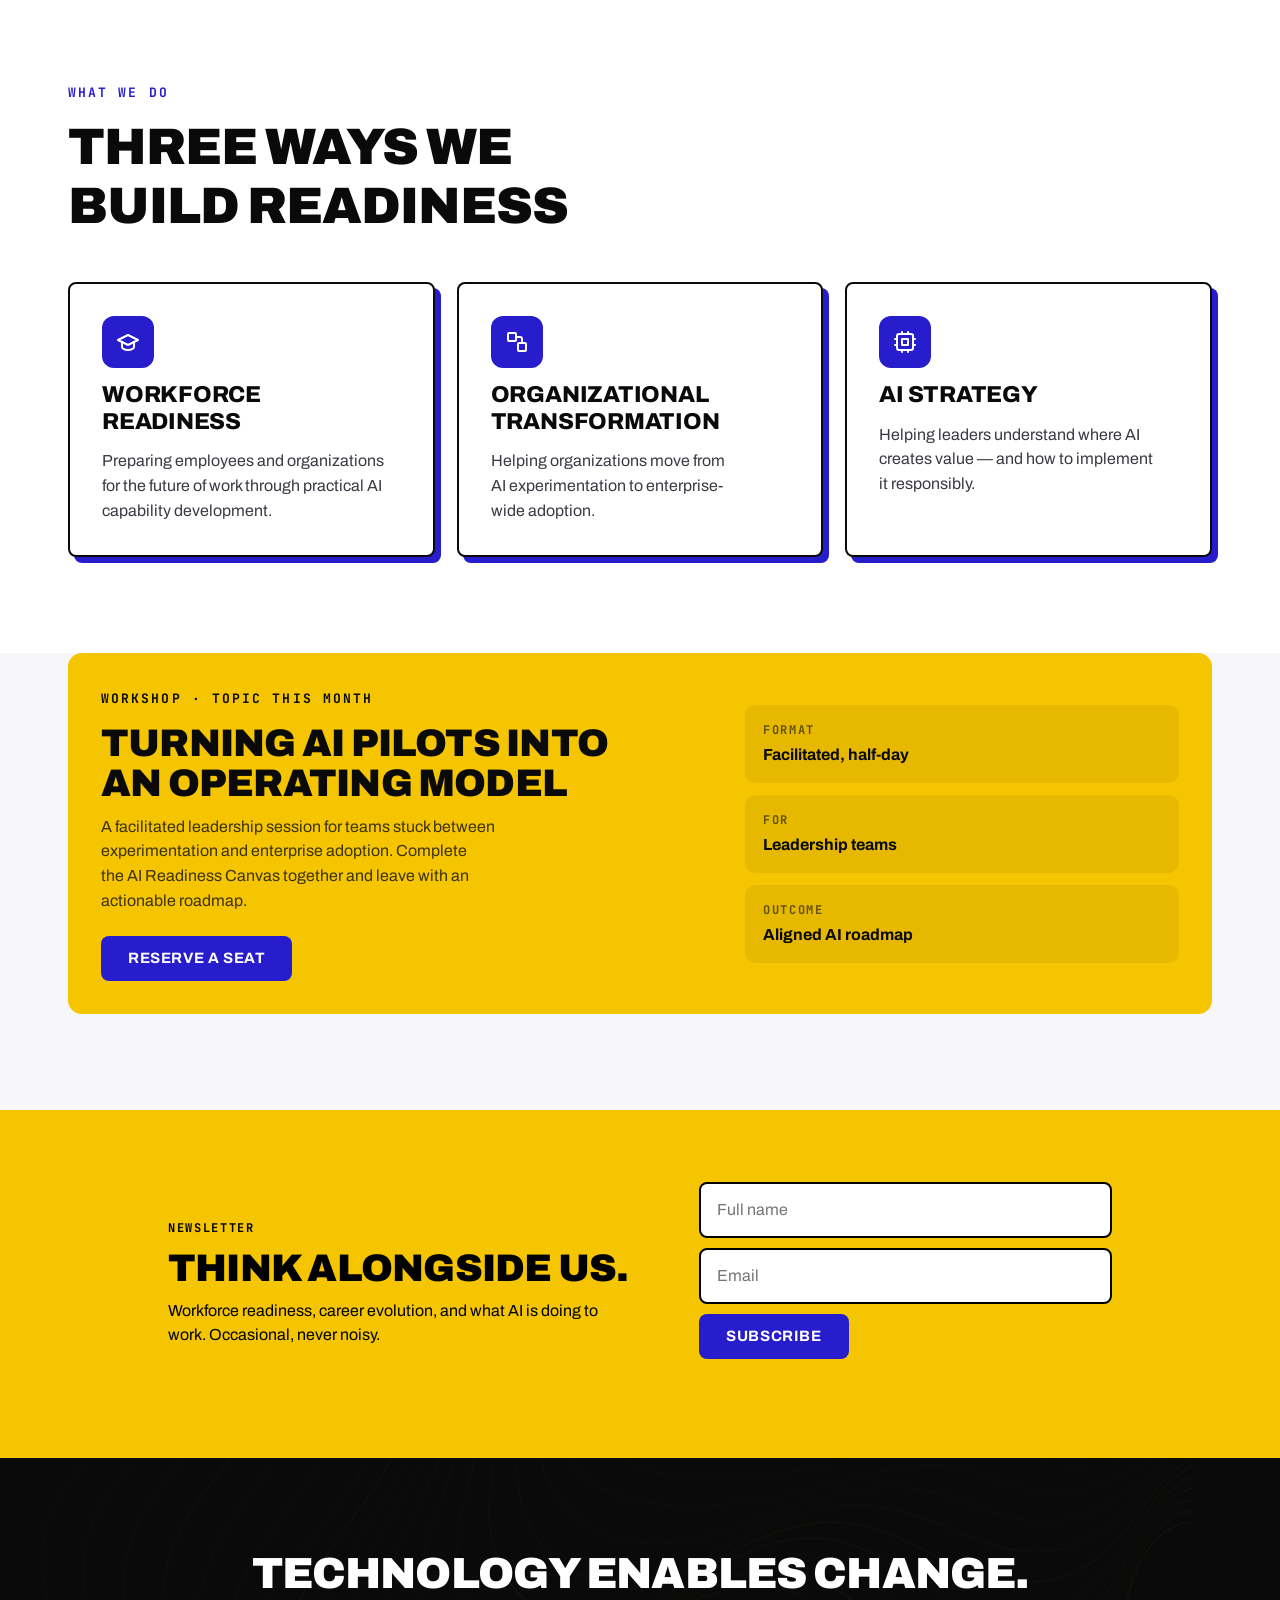
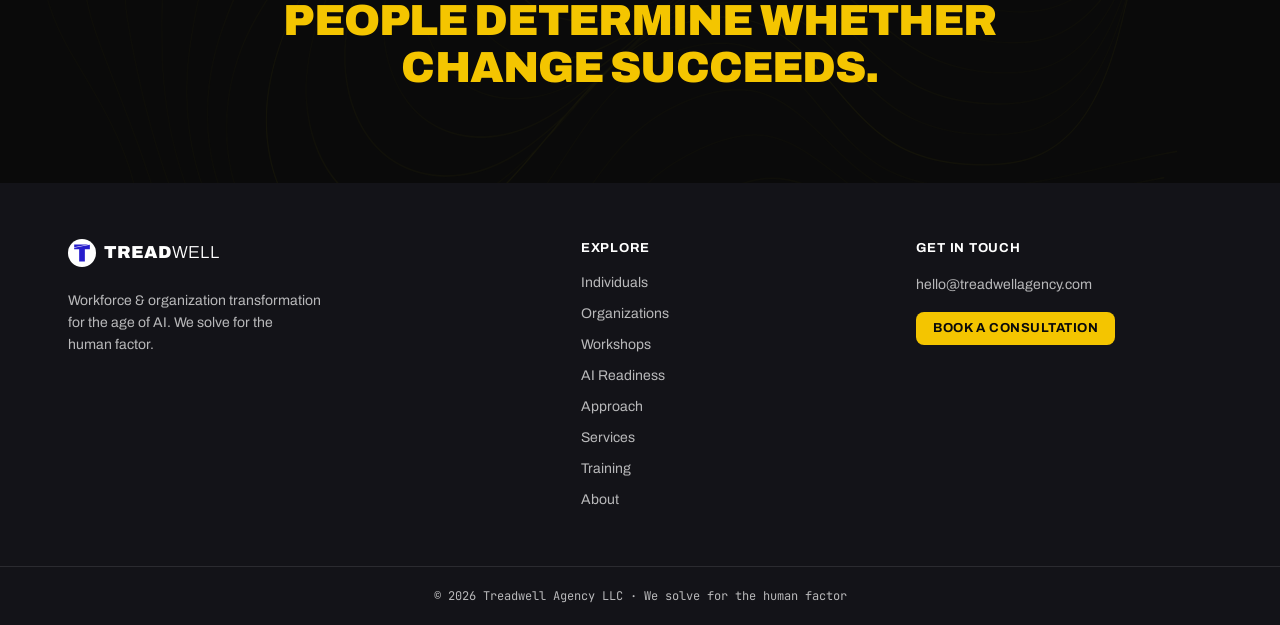
==== commit fb497987: "Newsletter band on home, individuals, organizations; posts to the shared capture layer (Kit brand:ag" ====
--- a/index.html
+++ b/index.html
@@ -118,6 +118,23 @@
   </div>
 </section>
 
+  <section class="band" style="background:var(--tw-yellow);padding:72px 28px;">
+  <div class="wrap" style="max-width:1000px;display:grid;grid-template-columns:1.2fr 1fr;gap:36px;align-items:center;" data-nl-grid>
+    <div>
+      <div style="font-family:var(--font-mono);font-size:12px;font-weight:700;letter-spacing:.14em;text-transform:uppercase;color:#000;">Newsletter</div>
+      <h3 style="font-family:var(--font-display);font-weight:900;text-transform:uppercase;font-size:clamp(1.6rem,3vw,2.4rem);letter-spacing:-.02em;line-height:1.02;margin:12px 0 10px;color:#000;">Think alongside us.</h3>
+      <p style="margin:0;color:#000;line-height:1.55;max-width:48ch;">Workforce readiness, career evolution, and what AI is doing to work. Occasional, never noisy.</p>
+    </div>
+    <form class="nl-form" data-source="treadwellagency.com/home" style="display:grid;gap:10px;" novalidate>
+      <input name="firstName" placeholder="Full name" autocomplete="name" aria-label="Full name" style="padding:14px 16px;border:2px solid #000;border-radius:8px;font:inherit;font-size:16px;background:#fff;">
+      <input name="email" type="email" placeholder="Email" autocomplete="email" aria-label="Email" required style="padding:14px 16px;border:2px solid #000;border-radius:8px;font:inherit;font-size:16px;background:#fff;">
+      <input name="website" tabindex="-1" autocomplete="off" aria-hidden="true" style="position:absolute;left:-9999px;">
+      <button class="tw-btn tw-btn--primary" type="submit" style="justify-self:start;">Subscribe</button>
+      <p class="nl-msg" role="status" style="margin:0;font-size:14px;color:#000;min-height:1.2em;"></p>
+    </form>
+  </div>
+</section>
+
   <section class="band" style="background:var(--tw-black);padding:92px 28px;overflow:hidden;">
   <img class="motif" src="/assets/elements/Yellow-Waves.png" alt="" aria-hidden="true" style="left:50%;top:50%;transform:translate(-50%,-50%);width:1200px;opacity:.14;">
   <div class="wrap" style="max-width:900px;text-align:center;">
--- a/assets/css/site.css
+++ b/assets/css/site.css
@@ -329,3 +329,4 @@
 @media (max-width: 720px) {
   .topic-grid { grid-template-columns: 1fr !important; gap: 24px !important; }
 }
+@media (max-width: 720px) { [data-nl-grid] { grid-template-columns: 1fr !important; } }
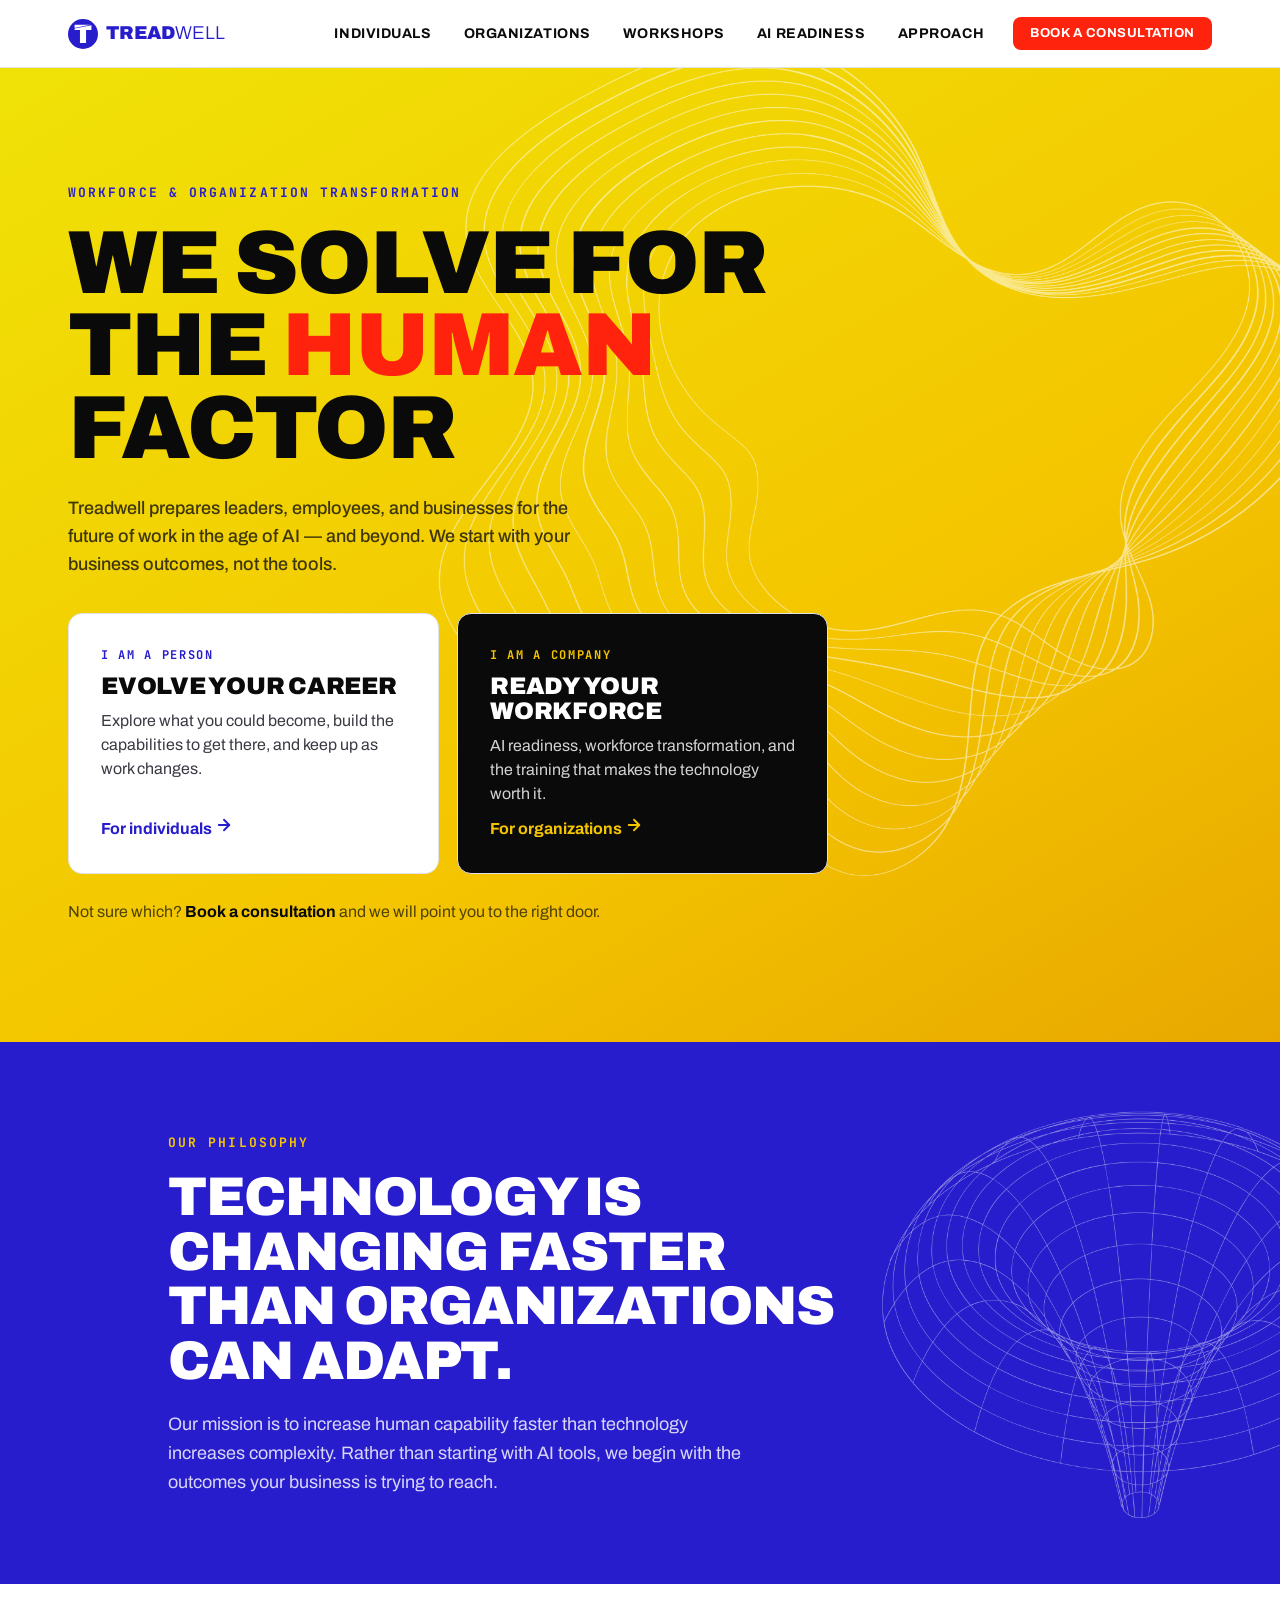
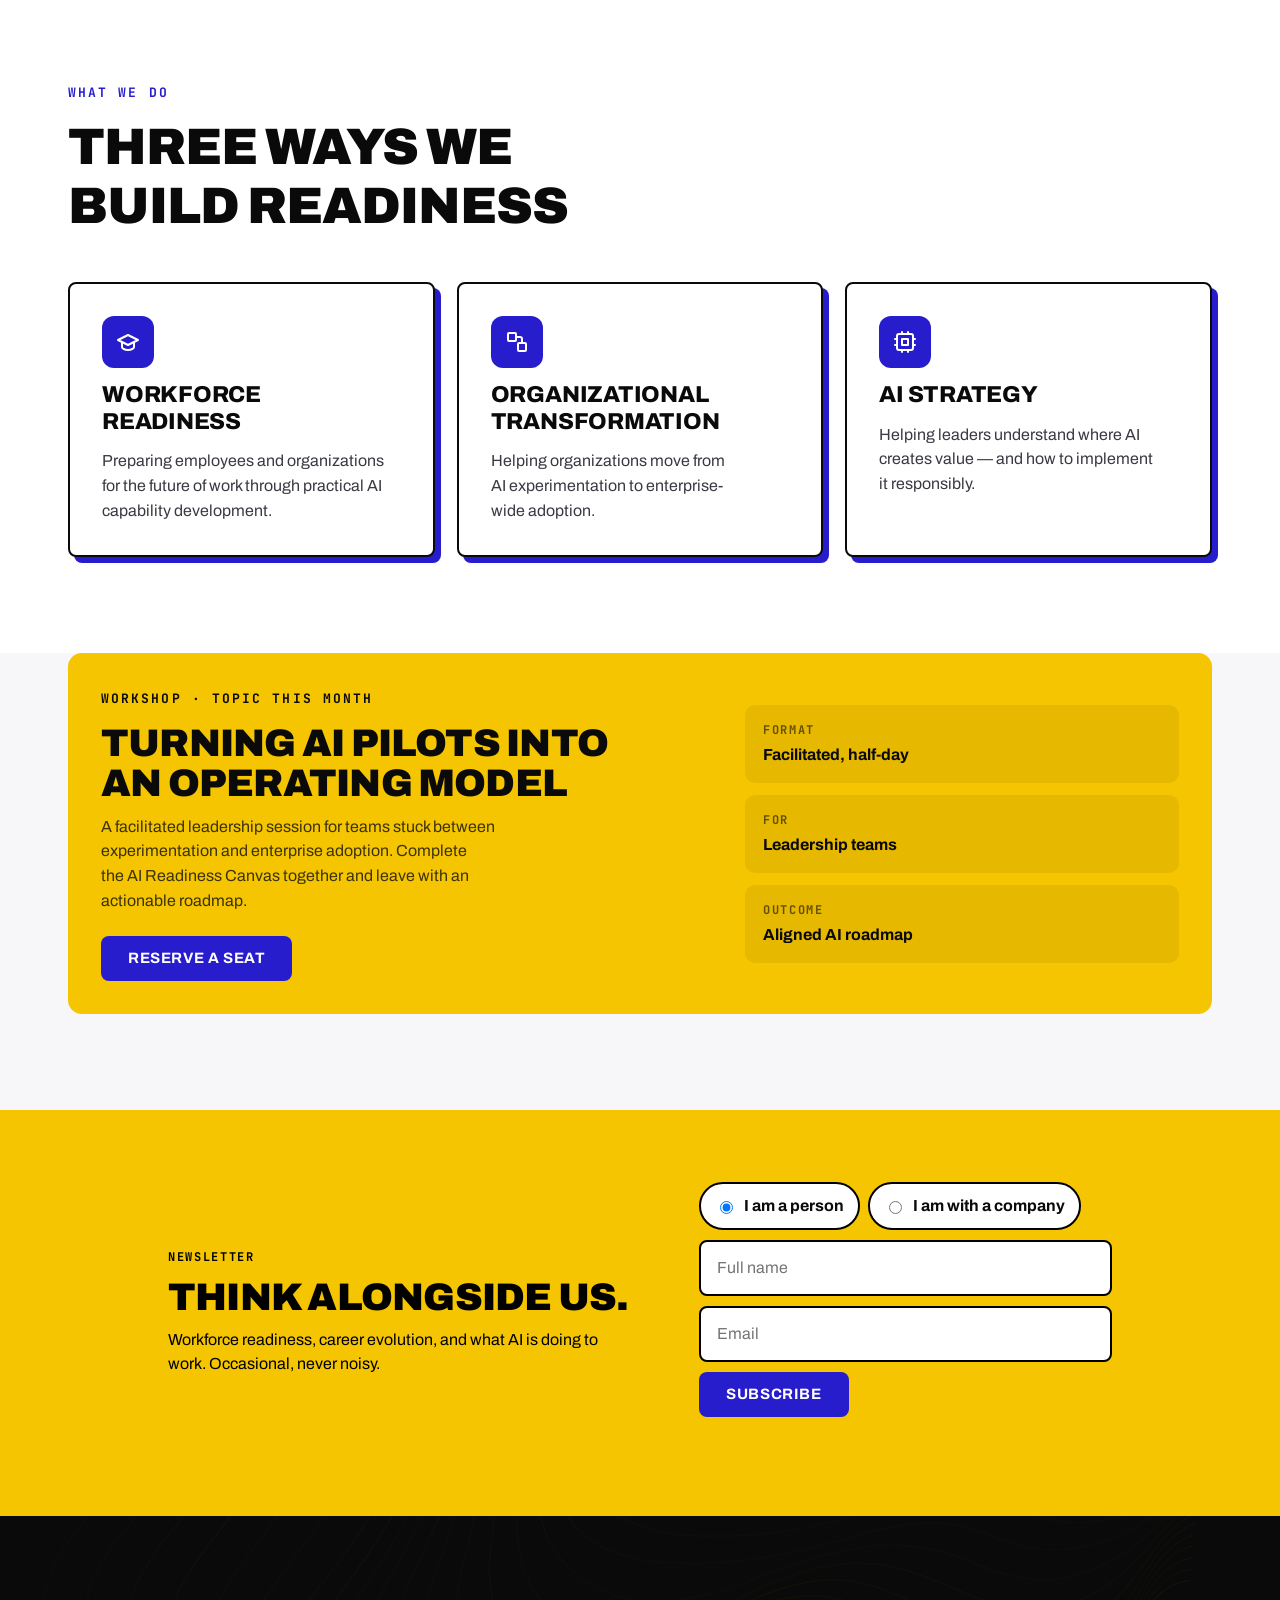
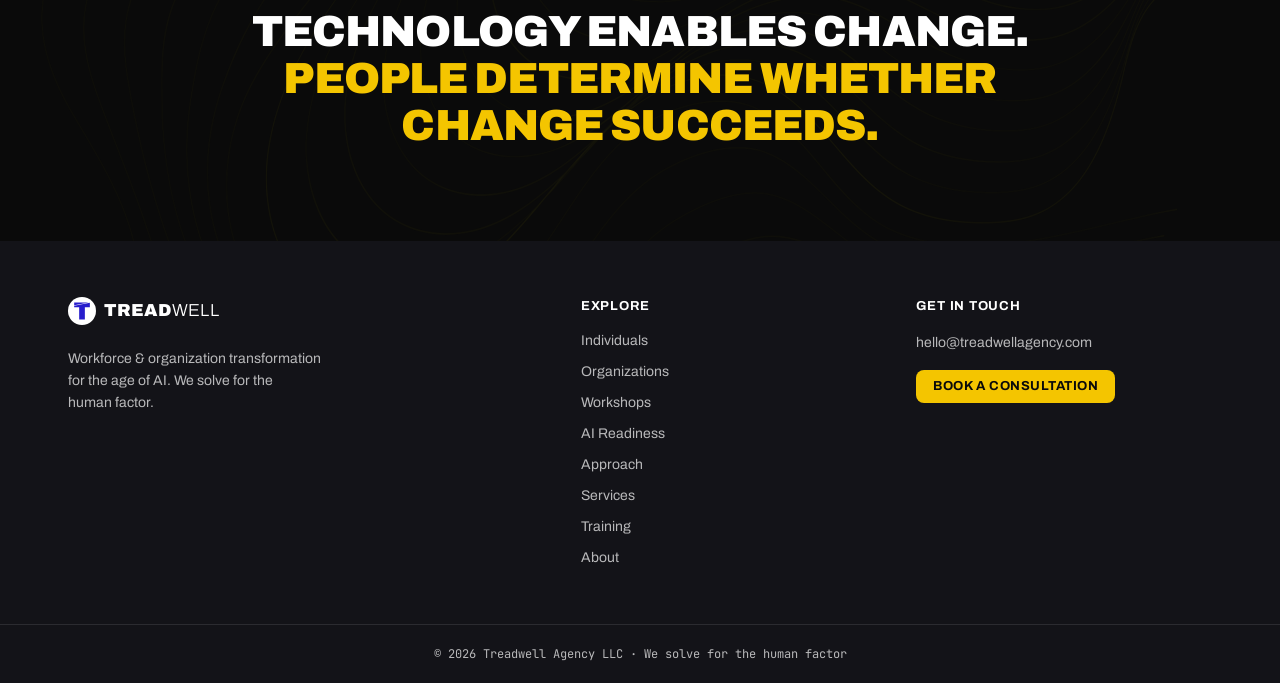
==== commit 40323836: "Newsletter: separate individual and organization audiences" ====
--- a/index.html
+++ b/index.html
@@ -125,7 +125,11 @@
       <h3 style="font-family:var(--font-display);font-weight:900;text-transform:uppercase;font-size:clamp(1.6rem,3vw,2.4rem);letter-spacing:-.02em;line-height:1.02;margin:12px 0 10px;color:#000;">Think alongside us.</h3>
       <p style="margin:0;color:#000;line-height:1.55;max-width:48ch;">Workforce readiness, career evolution, and what AI is doing to work. Occasional, never noisy.</p>
     </div>
-    <form class="nl-form" data-source="treadwellagency.com/home" style="display:grid;gap:10px;" novalidate>
+    <form class="nl-form" data-source="treadwellagency.com/home" data-audience="" style="display:grid;gap:10px;" novalidate>
+      <div class="nl-aud" role="radiogroup" aria-label="I am" style="display:flex;gap:8px;flex-wrap:wrap;">
+        <label style="display:inline-flex;align-items:center;gap:8px;padding:10px 14px;border:2px solid #000;border-radius:999px;background:#fff;font-weight:700;cursor:pointer;"><input type="radio" name="audience" value="individual" checked> I am a person</label>
+        <label style="display:inline-flex;align-items:center;gap:8px;padding:10px 14px;border:2px solid #000;border-radius:999px;background:#fff;font-weight:700;cursor:pointer;"><input type="radio" name="audience" value="organization"> I am with a company</label>
+      </div>
       <input name="firstName" placeholder="Full name" autocomplete="name" aria-label="Full name" style="padding:14px 16px;border:2px solid #000;border-radius:8px;font:inherit;font-size:16px;background:#fff;">
       <input name="email" type="email" placeholder="Email" autocomplete="email" aria-label="Email" required style="padding:14px 16px;border:2px solid #000;border-radius:8px;font:inherit;font-size:16px;background:#fff;">
       <input name="website" tabindex="-1" autocomplete="off" aria-hidden="true" style="position:absolute;left:-9999px;">
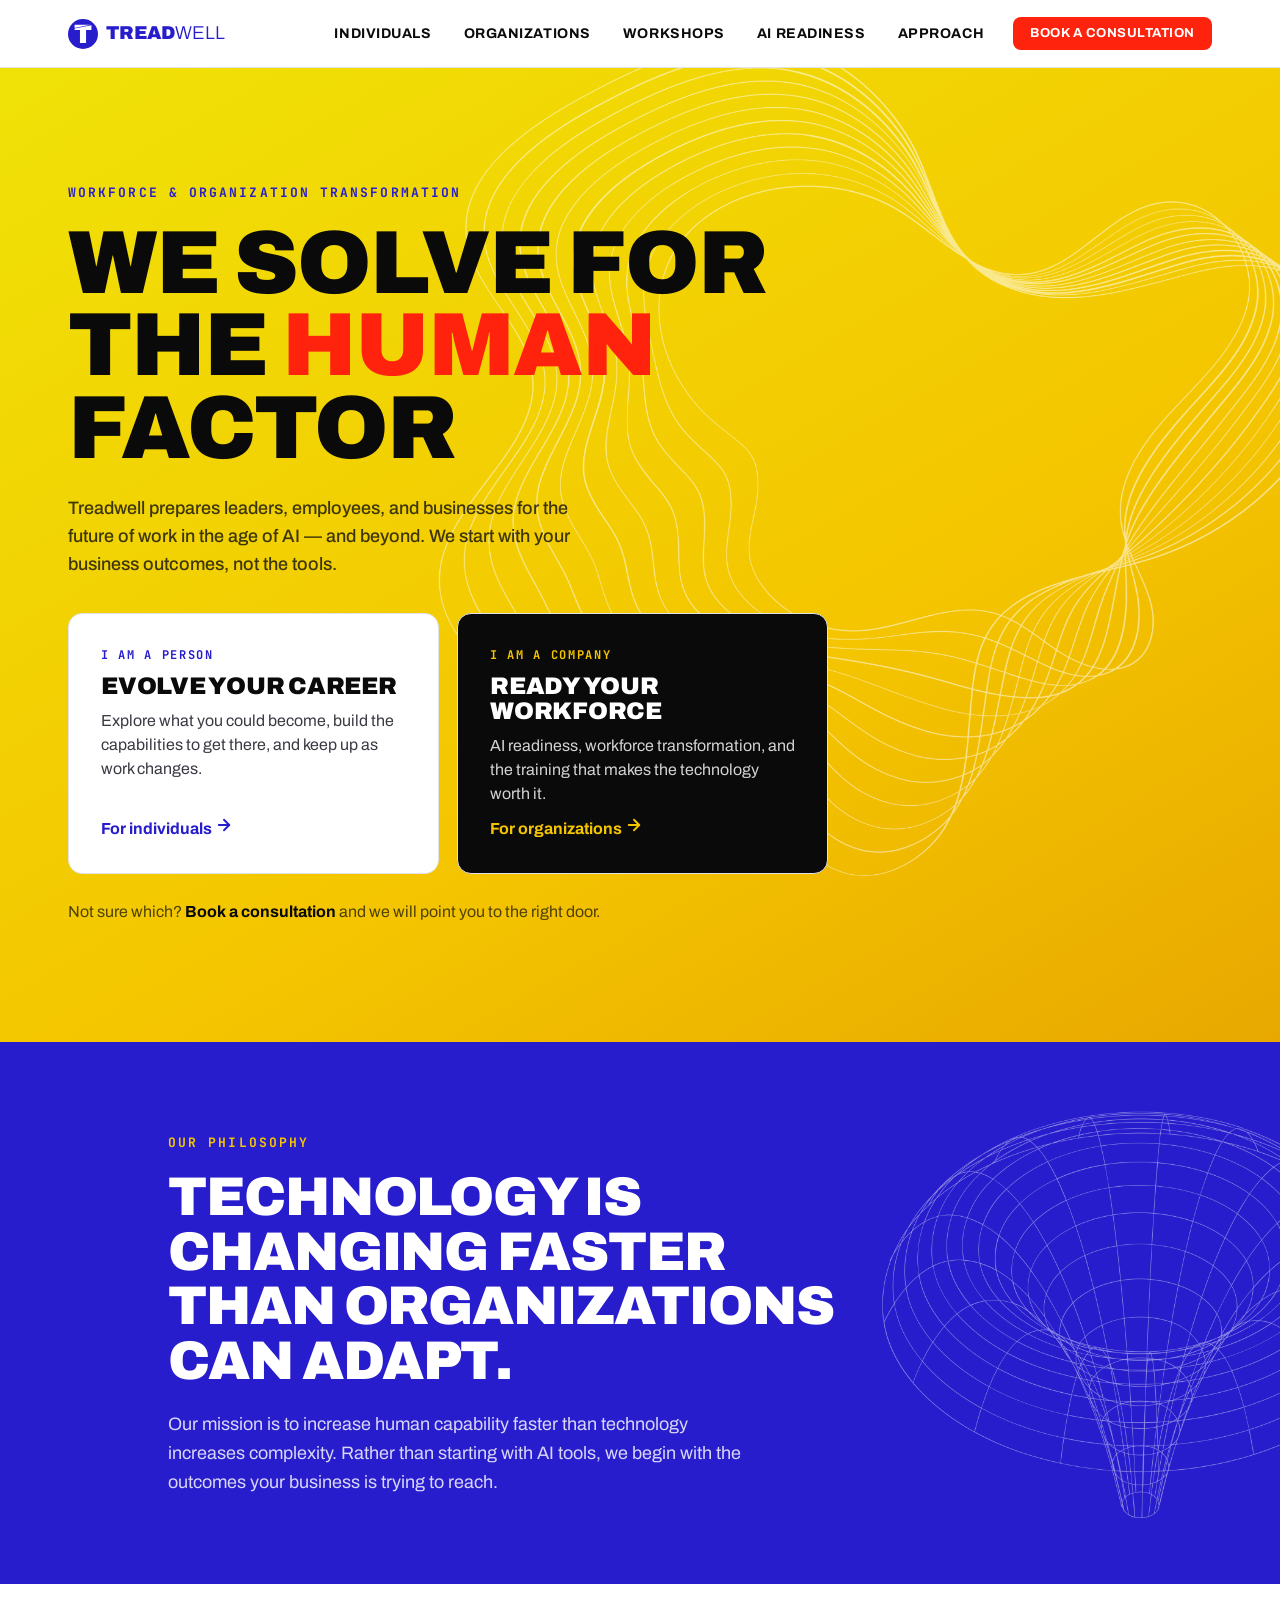
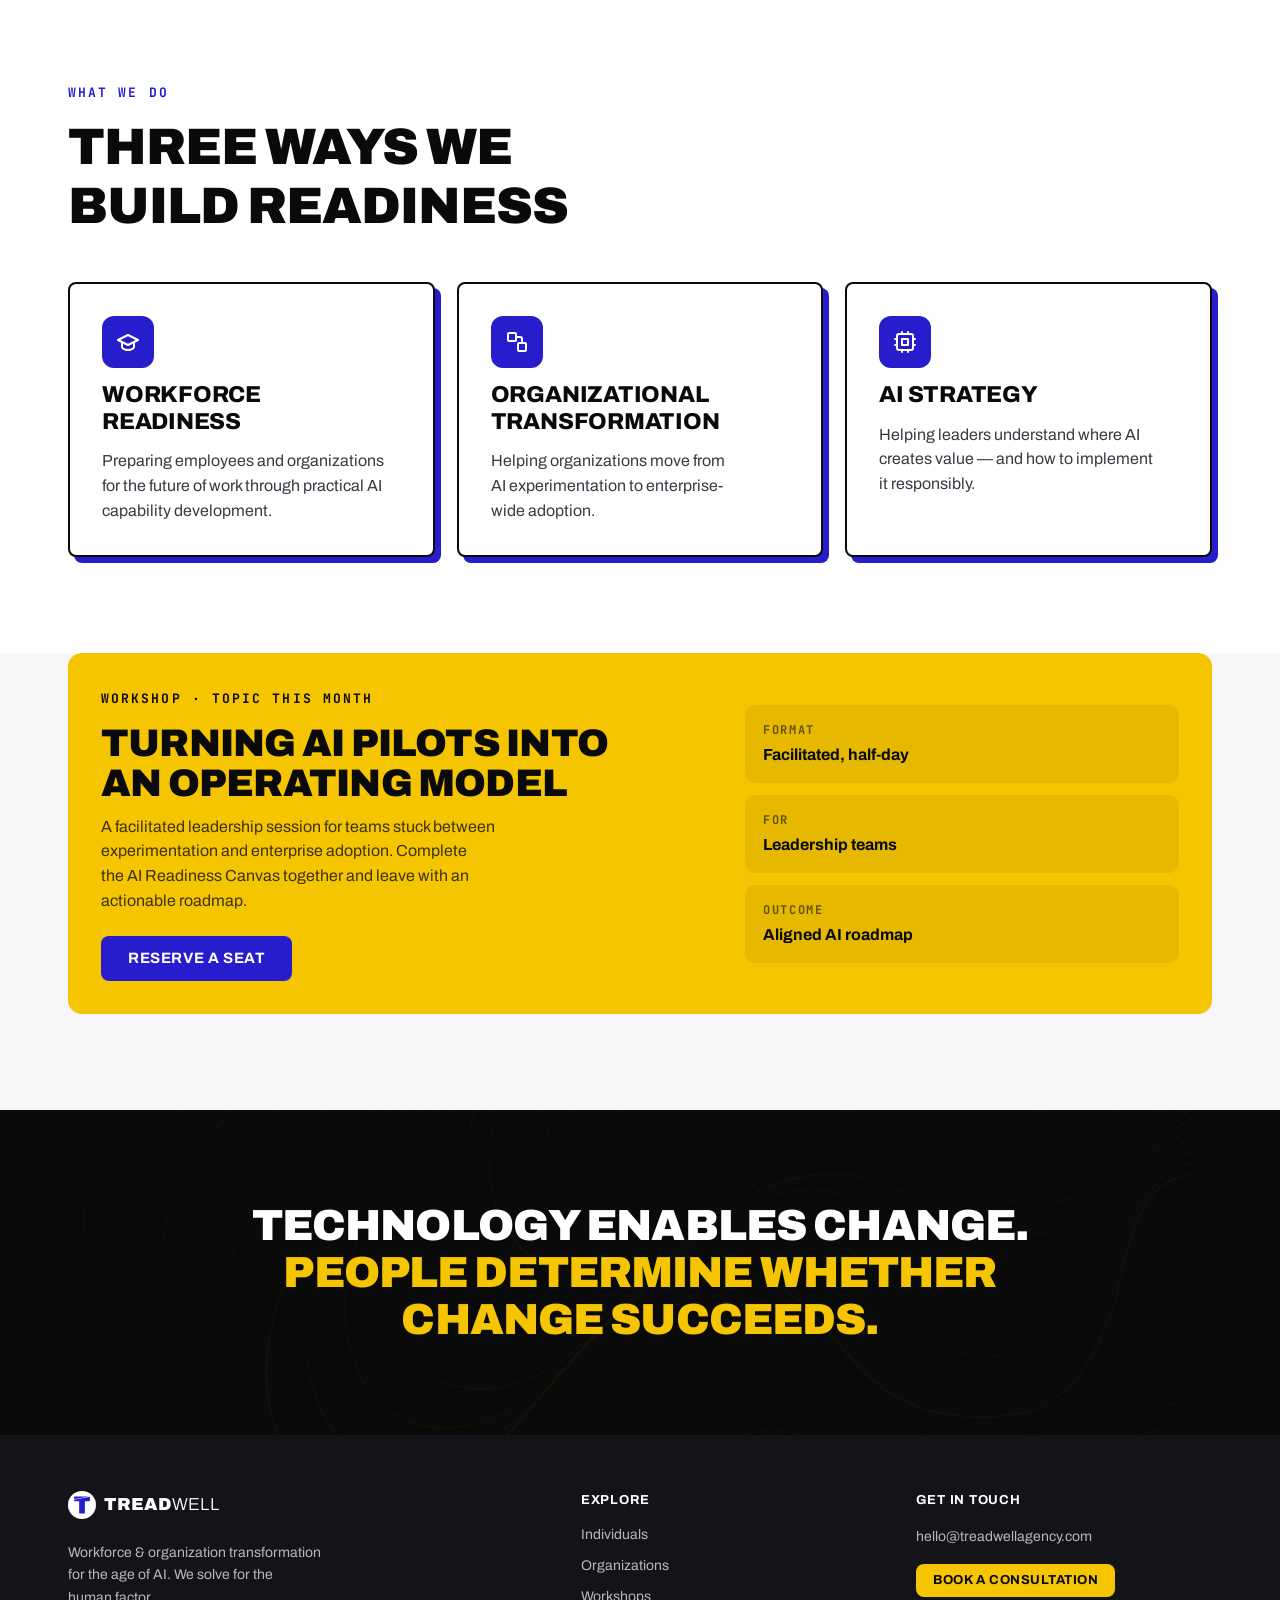
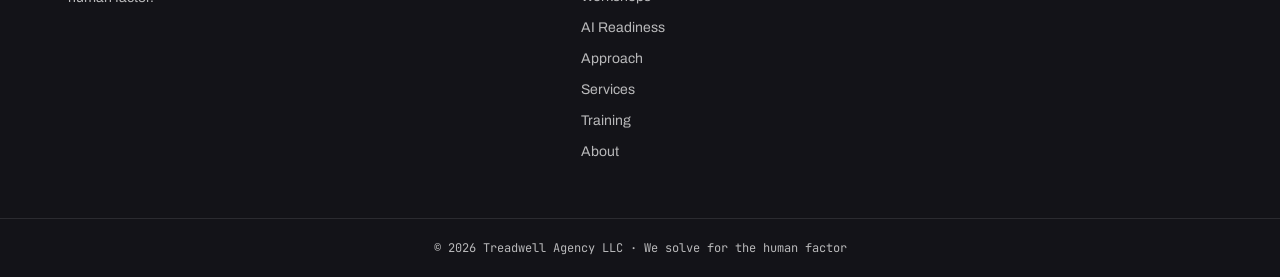
==== commit 00f97923: "Two newsletters: Career Evolution (individuals) and Workforce Readiness (organizations); no form on " ====
--- a/index.html
+++ b/index.html
@@ -118,27 +118,6 @@
   </div>
 </section>
 
-  <section class="band" style="background:var(--tw-yellow);padding:72px 28px;">
-  <div class="wrap" style="max-width:1000px;display:grid;grid-template-columns:1.2fr 1fr;gap:36px;align-items:center;" data-nl-grid>
-    <div>
-      <div style="font-family:var(--font-mono);font-size:12px;font-weight:700;letter-spacing:.14em;text-transform:uppercase;color:#000;">Newsletter</div>
-      <h3 style="font-family:var(--font-display);font-weight:900;text-transform:uppercase;font-size:clamp(1.6rem,3vw,2.4rem);letter-spacing:-.02em;line-height:1.02;margin:12px 0 10px;color:#000;">Think alongside us.</h3>
-      <p style="margin:0;color:#000;line-height:1.55;max-width:48ch;">Workforce readiness, career evolution, and what AI is doing to work. Occasional, never noisy.</p>
-    </div>
-    <form class="nl-form" data-source="treadwellagency.com/home" data-audience="" style="display:grid;gap:10px;" novalidate>
-      <div class="nl-aud" role="radiogroup" aria-label="I am" style="display:flex;gap:8px;flex-wrap:wrap;">
-        <label style="display:inline-flex;align-items:center;gap:8px;padding:10px 14px;border:2px solid #000;border-radius:999px;background:#fff;font-weight:700;cursor:pointer;"><input type="radio" name="audience" value="individual" checked> I am a person</label>
-        <label style="display:inline-flex;align-items:center;gap:8px;padding:10px 14px;border:2px solid #000;border-radius:999px;background:#fff;font-weight:700;cursor:pointer;"><input type="radio" name="audience" value="organization"> I am with a company</label>
-      </div>
-      <input name="firstName" placeholder="Full name" autocomplete="name" aria-label="Full name" style="padding:14px 16px;border:2px solid #000;border-radius:8px;font:inherit;font-size:16px;background:#fff;">
-      <input name="email" type="email" placeholder="Email" autocomplete="email" aria-label="Email" required style="padding:14px 16px;border:2px solid #000;border-radius:8px;font:inherit;font-size:16px;background:#fff;">
-      <input name="website" tabindex="-1" autocomplete="off" aria-hidden="true" style="position:absolute;left:-9999px;">
-      <button class="tw-btn tw-btn--primary" type="submit" style="justify-self:start;">Subscribe</button>
-      <p class="nl-msg" role="status" style="margin:0;font-size:14px;color:#000;min-height:1.2em;"></p>
-    </form>
-  </div>
-</section>
-
   <section class="band" style="background:var(--tw-black);padding:92px 28px;overflow:hidden;">
   <img class="motif" src="/assets/elements/Yellow-Waves.png" alt="" aria-hidden="true" style="left:50%;top:50%;transform:translate(-50%,-50%);width:1200px;opacity:.14;">
   <div class="wrap" style="max-width:900px;text-align:center;">
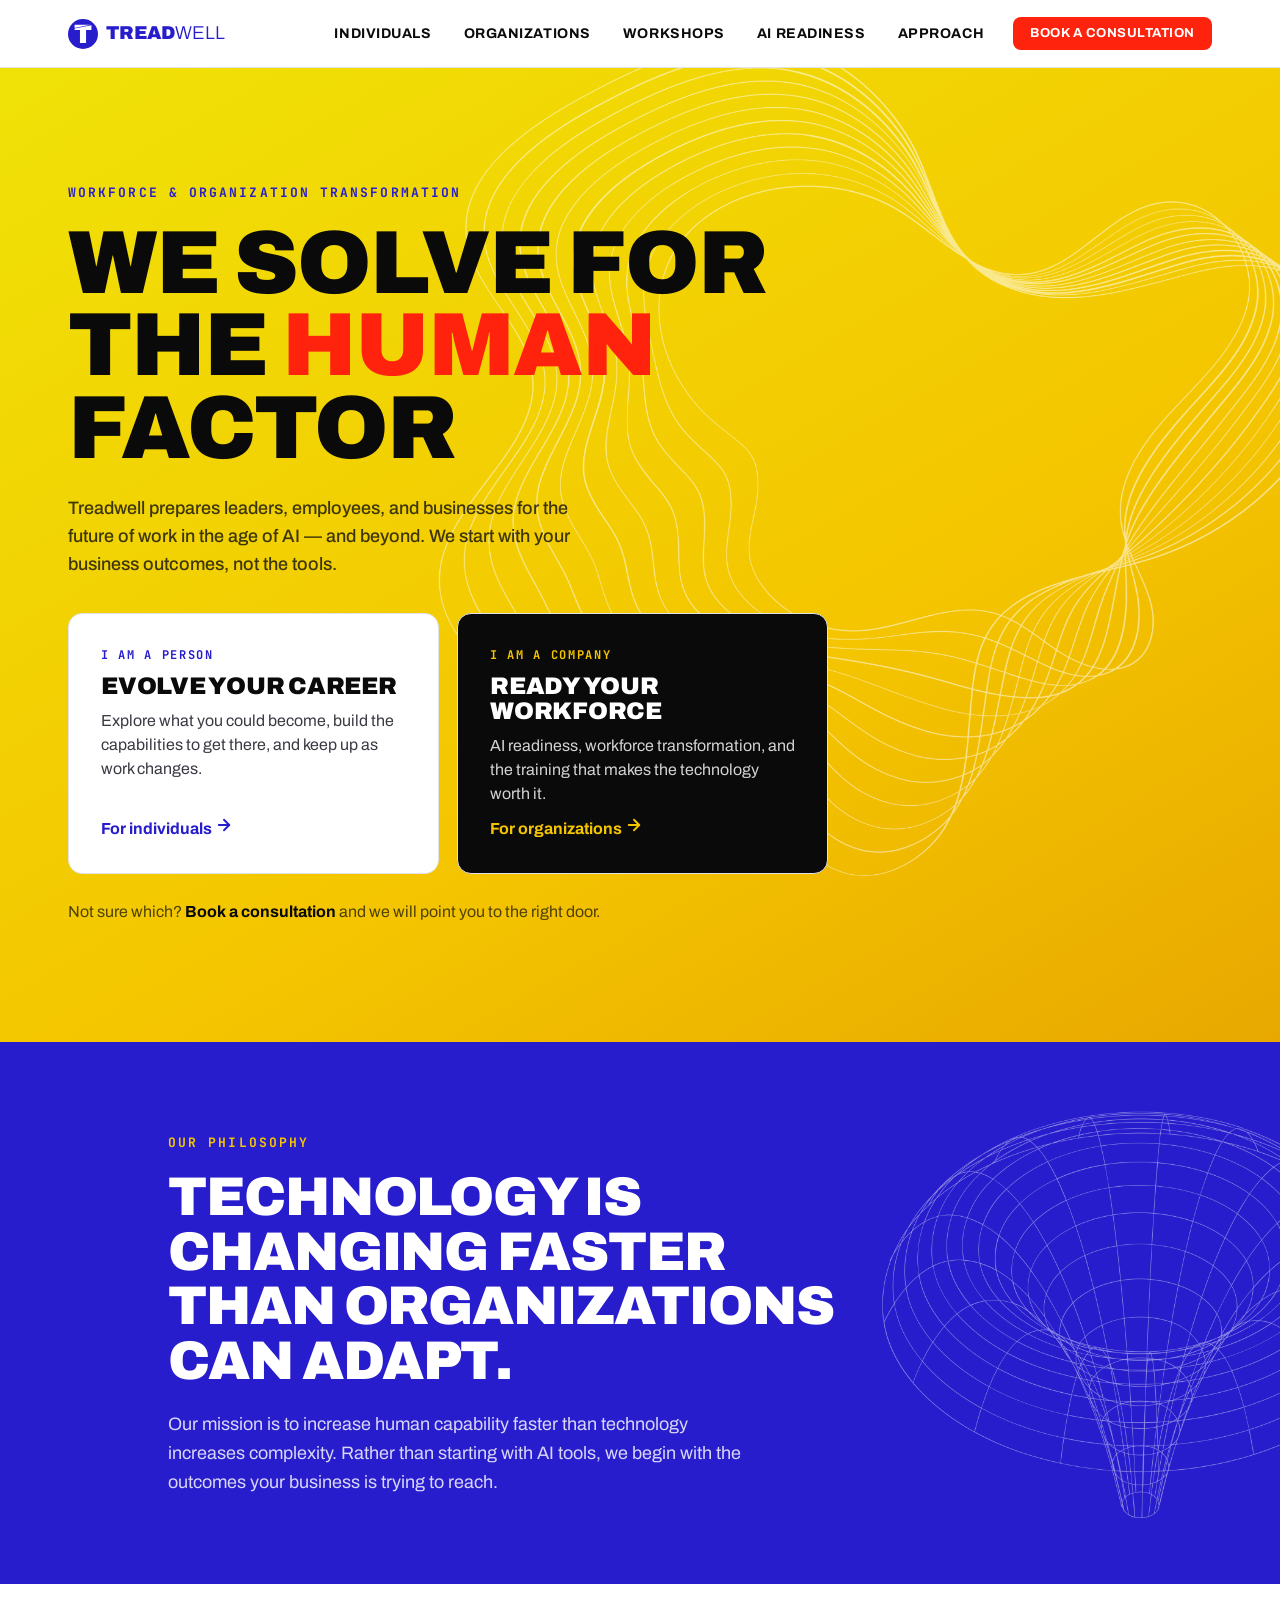
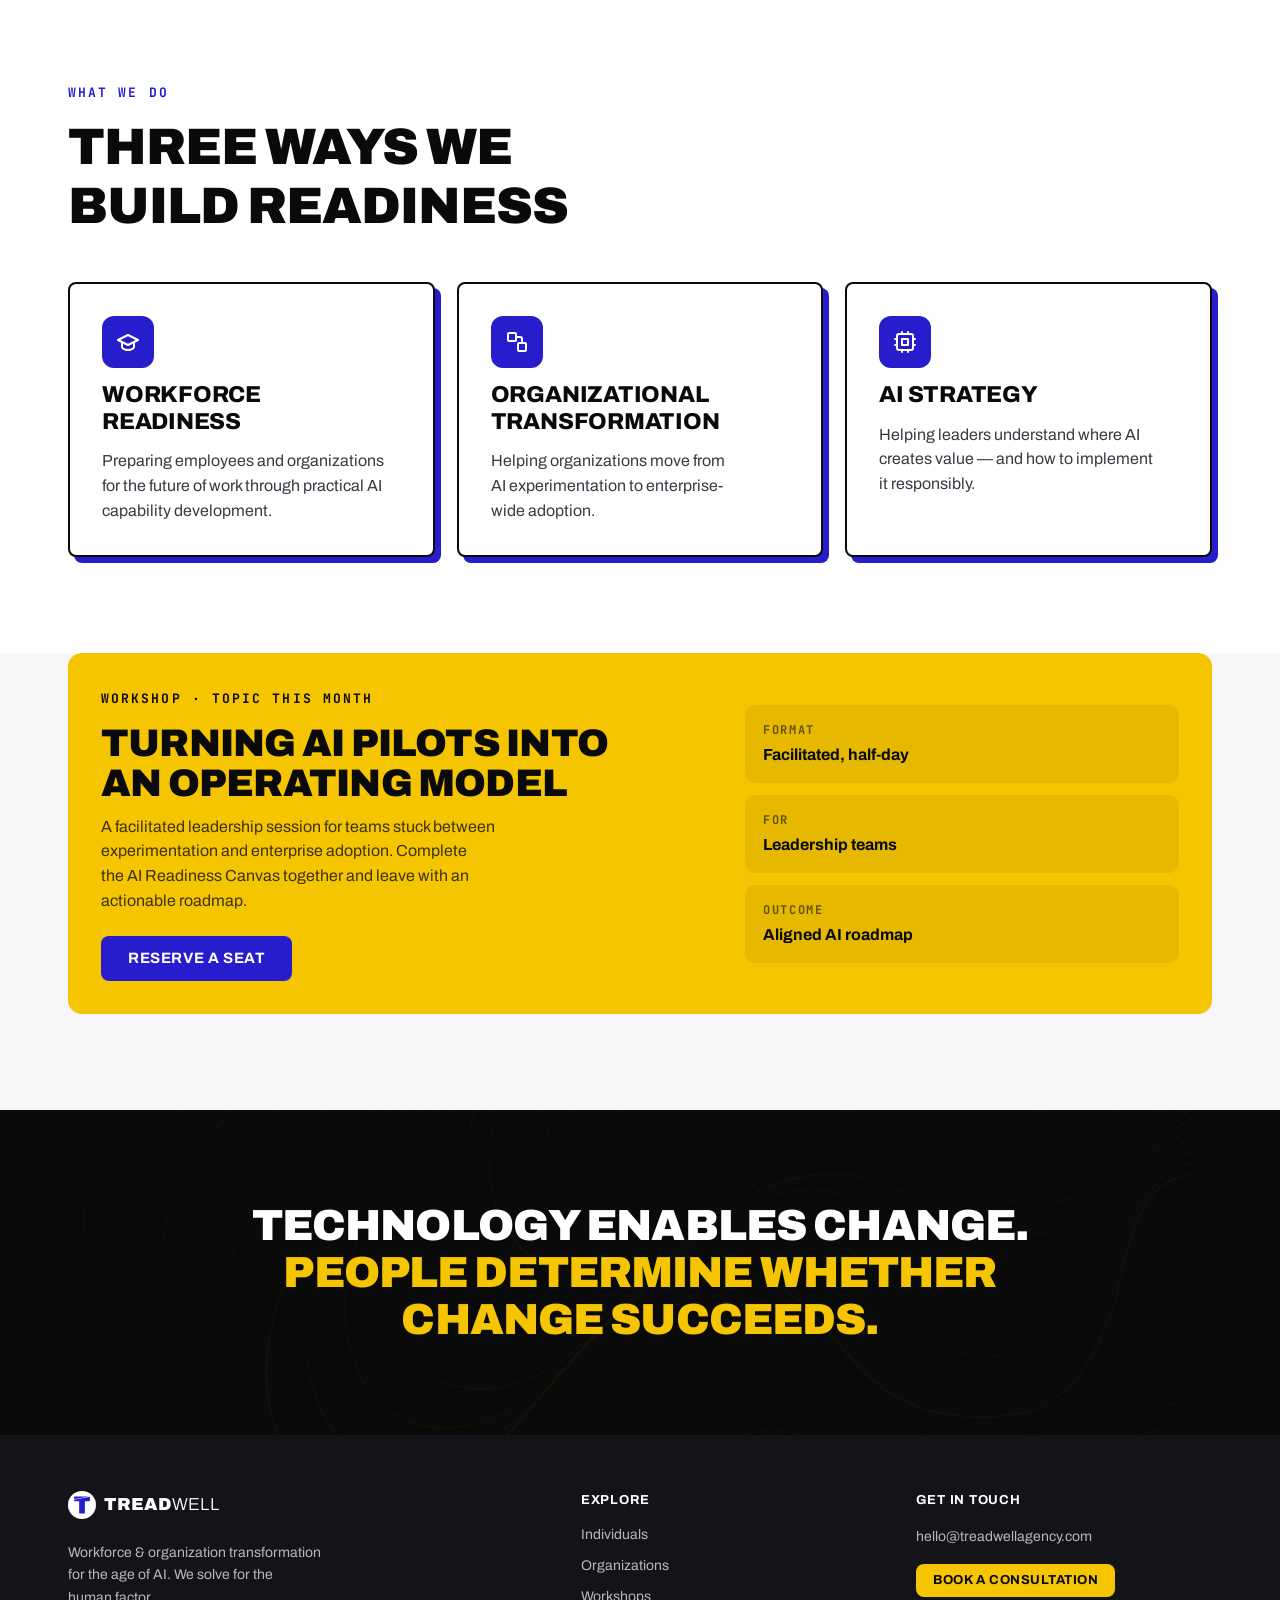
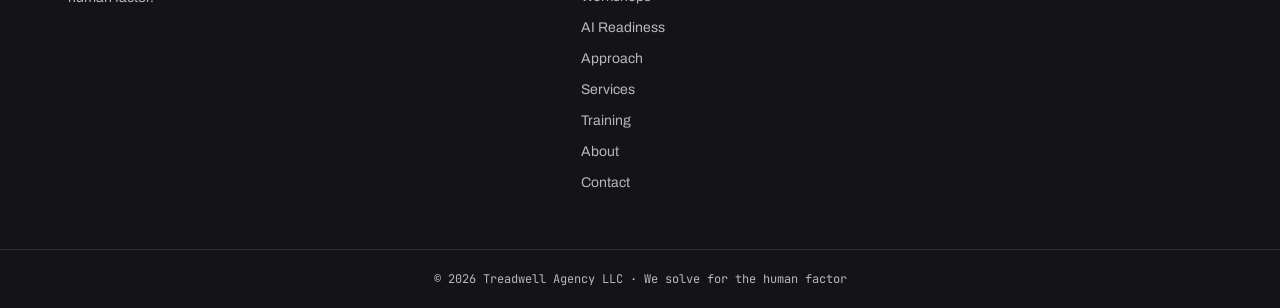
==== commit a6dd1af8: "Contact page with the general newsletter" ====
--- a/index.html
+++ b/index.html
@@ -134,7 +134,7 @@
     </div>
     <div>
       <div class="foot-h">Explore</div>
-      <div class="foot-links"><a href="/individuals/">Individuals</a><a href="/organizations/">Organizations</a><a href="/workshops/">Workshops</a><a href="/ai-readiness/">AI Readiness</a><a href="/approach/">Approach</a><a href="/services/">Services</a><a href="/training/">Training</a><a href="/about/">About</a></div>
+      <div class="foot-links"><a href="/individuals/">Individuals</a><a href="/organizations/">Organizations</a><a href="/workshops/">Workshops</a><a href="/ai-readiness/">AI Readiness</a><a href="/approach/">Approach</a><a href="/services/">Services</a><a href="/training/">Training</a><a href="/about/">About</a><a href="/contact/">Contact</a></div>
     </div>
     <div>
       <div class="foot-h">Get in touch</div>
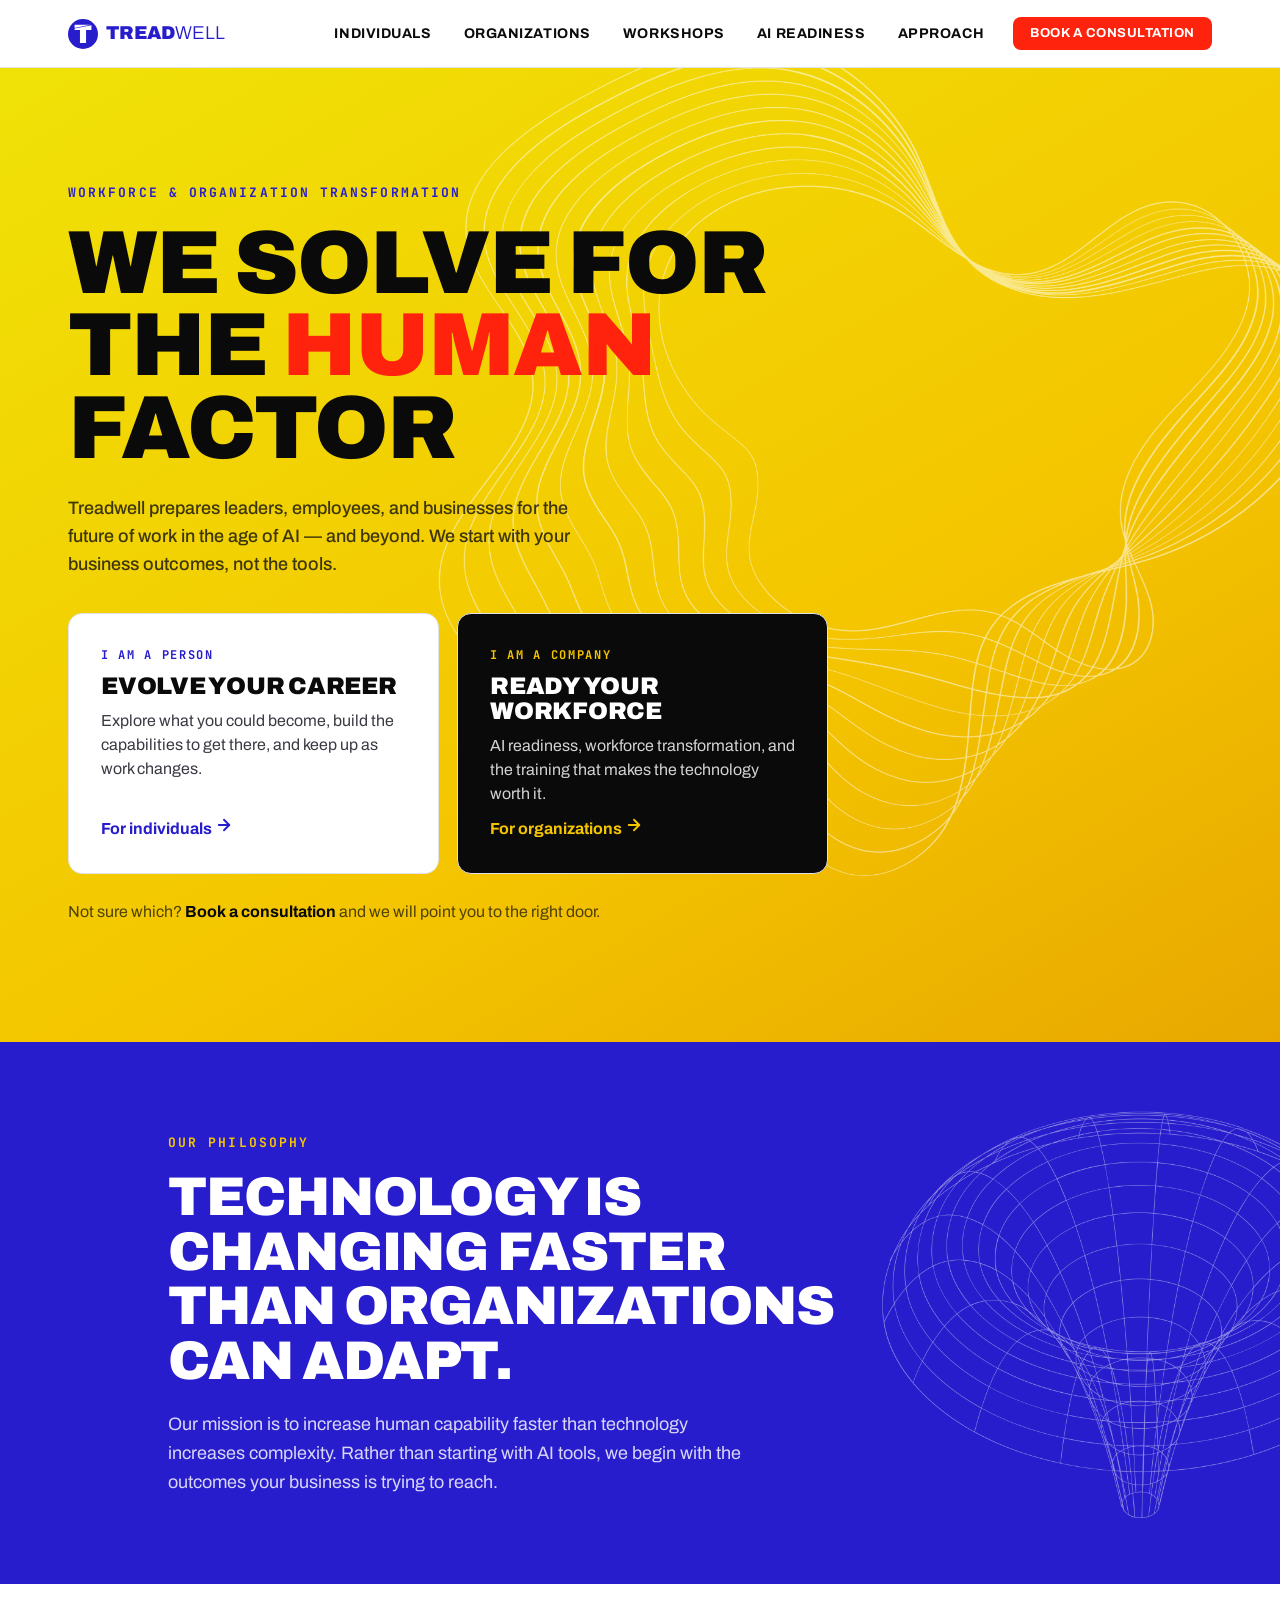
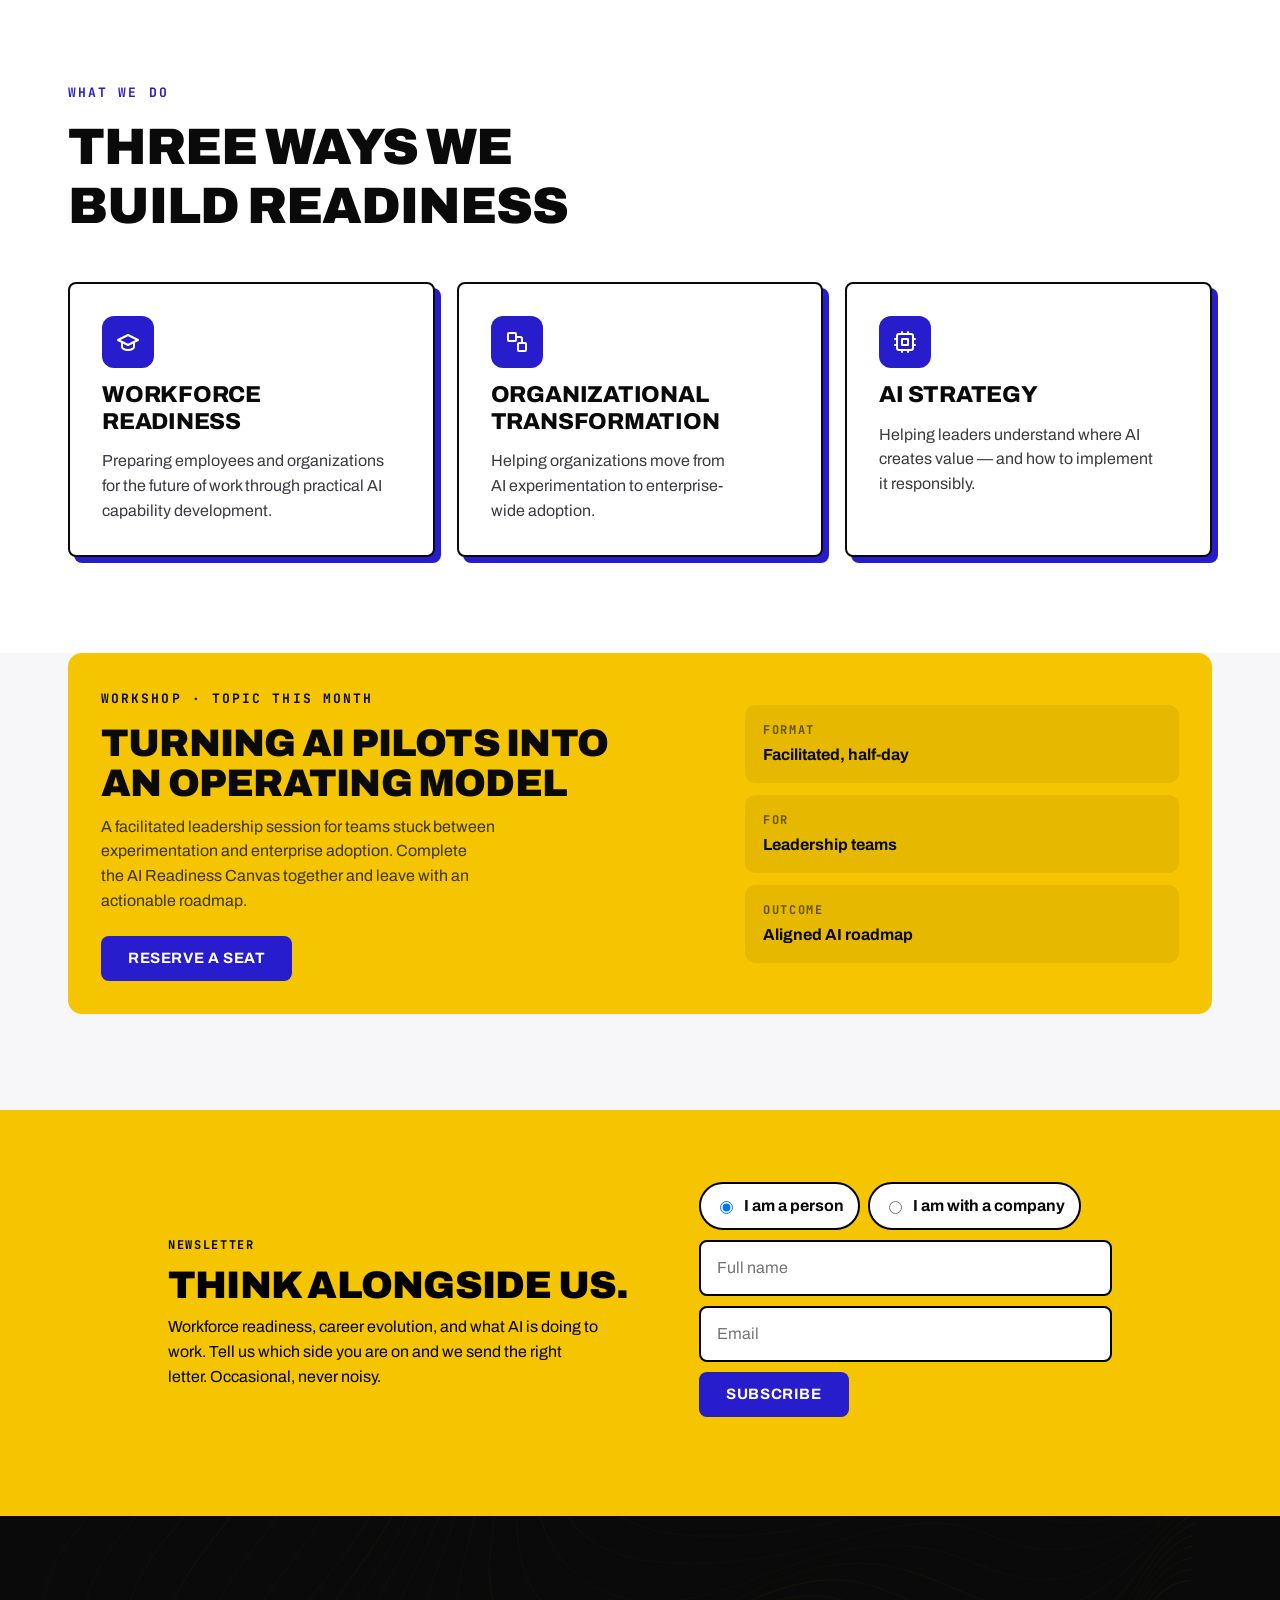
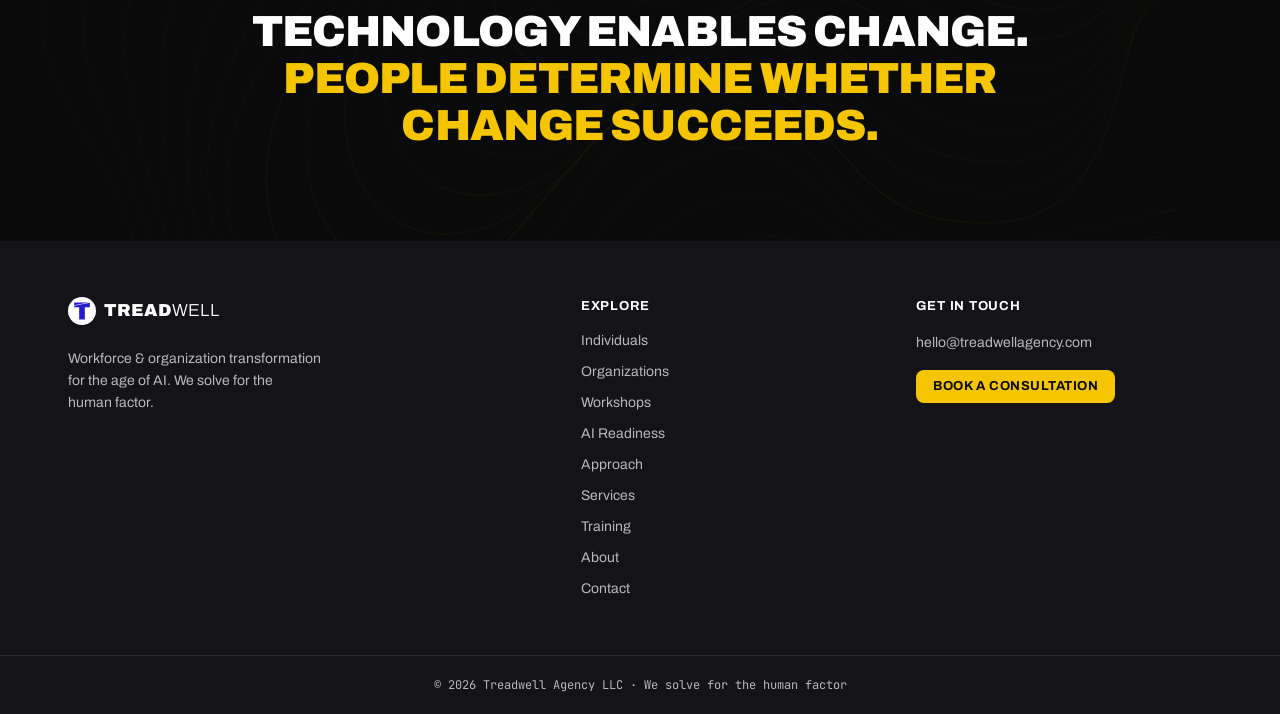
==== commit 5a3d4873: "Main newsletter form with person/company toggle on home and contact; contact email as link" ====
--- a/index.html
+++ b/index.html
@@ -118,6 +118,27 @@
   </div>
 </section>
 
+  <section class="band" style="background:var(--tw-yellow);padding:72px 28px;">
+  <div class="wrap" style="max-width:1000px;display:grid;grid-template-columns:1.2fr 1fr;gap:36px;align-items:center;" data-nl-grid>
+    <div>
+      <div style="font-family:var(--font-mono);font-size:12px;font-weight:700;letter-spacing:.14em;text-transform:uppercase;color:#000;">Newsletter</div>
+      <h3 style="font-family:var(--font-display);font-weight:900;text-transform:uppercase;font-size:clamp(1.6rem,3vw,2.4rem);letter-spacing:-.02em;line-height:1.02;margin:12px 0 10px;color:#000;">Think alongside us.</h3>
+      <p style="margin:0;color:#000;line-height:1.55;max-width:48ch;">Workforce readiness, career evolution, and what AI is doing to work. Tell us which side you are on and we send the right letter. Occasional, never noisy.</p>
+    </div>
+    <form class="nl-form" data-source="treadwellagency.com/home" data-audience="" style="display:grid;gap:10px;" novalidate>
+      <div role="radiogroup" aria-label="I am" style="display:flex;gap:8px;flex-wrap:wrap;">
+        <label style="display:inline-flex;align-items:center;gap:8px;padding:10px 14px;border:2px solid #000;border-radius:999px;background:#fff;font-weight:700;cursor:pointer;"><input type="radio" name="audience" value="individual" checked> I am a person</label>
+        <label style="display:inline-flex;align-items:center;gap:8px;padding:10px 14px;border:2px solid #000;border-radius:999px;background:#fff;font-weight:700;cursor:pointer;"><input type="radio" name="audience" value="organization"> I am with a company</label>
+      </div>
+      <input name="firstName" placeholder="Full name" autocomplete="name" aria-label="Full name" style="padding:14px 16px;border:2px solid #000;border-radius:8px;font:inherit;font-size:16px;background:#fff;">
+      <input name="email" type="email" placeholder="Email" autocomplete="email" aria-label="Email" required style="padding:14px 16px;border:2px solid #000;border-radius:8px;font:inherit;font-size:16px;background:#fff;">
+      <input name="website" tabindex="-1" autocomplete="off" aria-hidden="true" style="position:absolute;left:-9999px;">
+      <button class="tw-btn tw-btn--primary" type="submit" style="justify-self:start;">Subscribe</button>
+      <p class="nl-msg" role="status" style="margin:0;font-size:14px;color:#000;min-height:1.2em;"></p>
+    </form>
+  </div>
+</section>
+
   <section class="band" style="background:var(--tw-black);padding:92px 28px;overflow:hidden;">
   <img class="motif" src="/assets/elements/Yellow-Waves.png" alt="" aria-hidden="true" style="left:50%;top:50%;transform:translate(-50%,-50%);width:1200px;opacity:.14;">
   <div class="wrap" style="max-width:900px;text-align:center;">
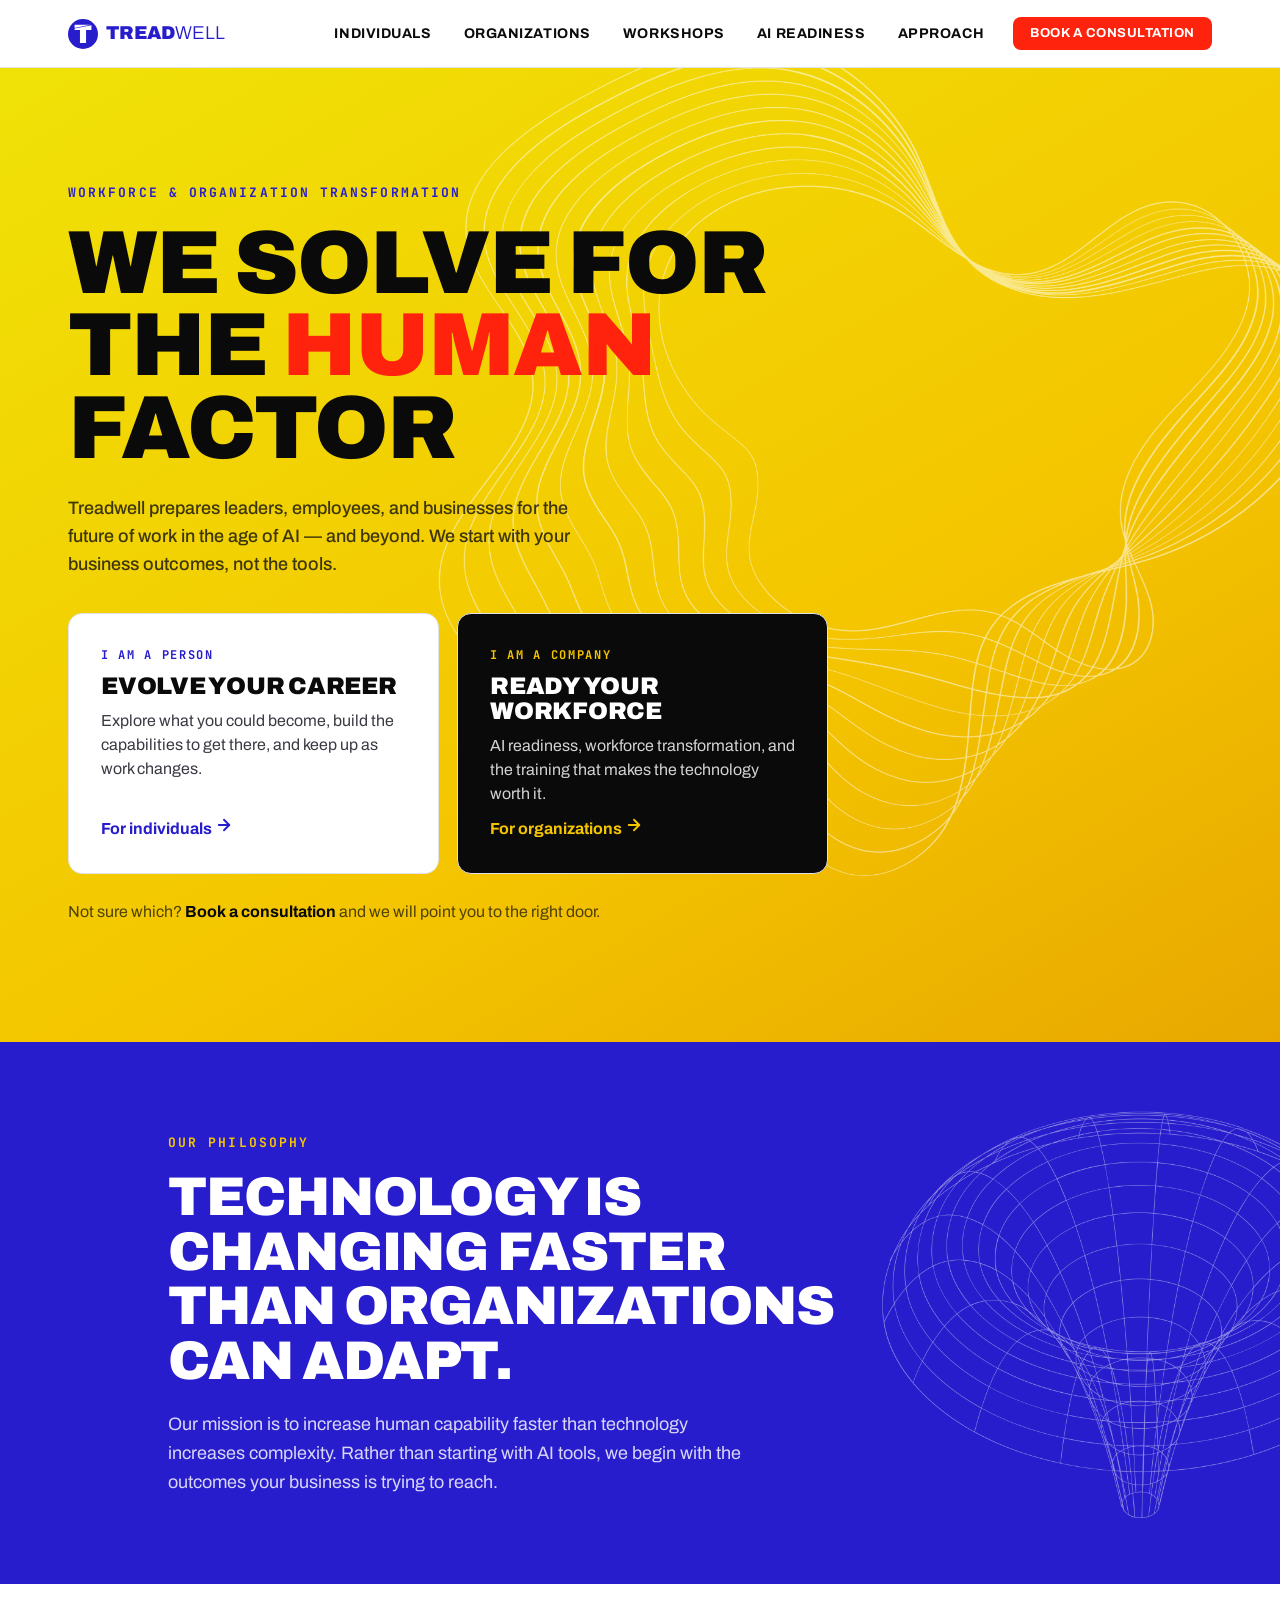
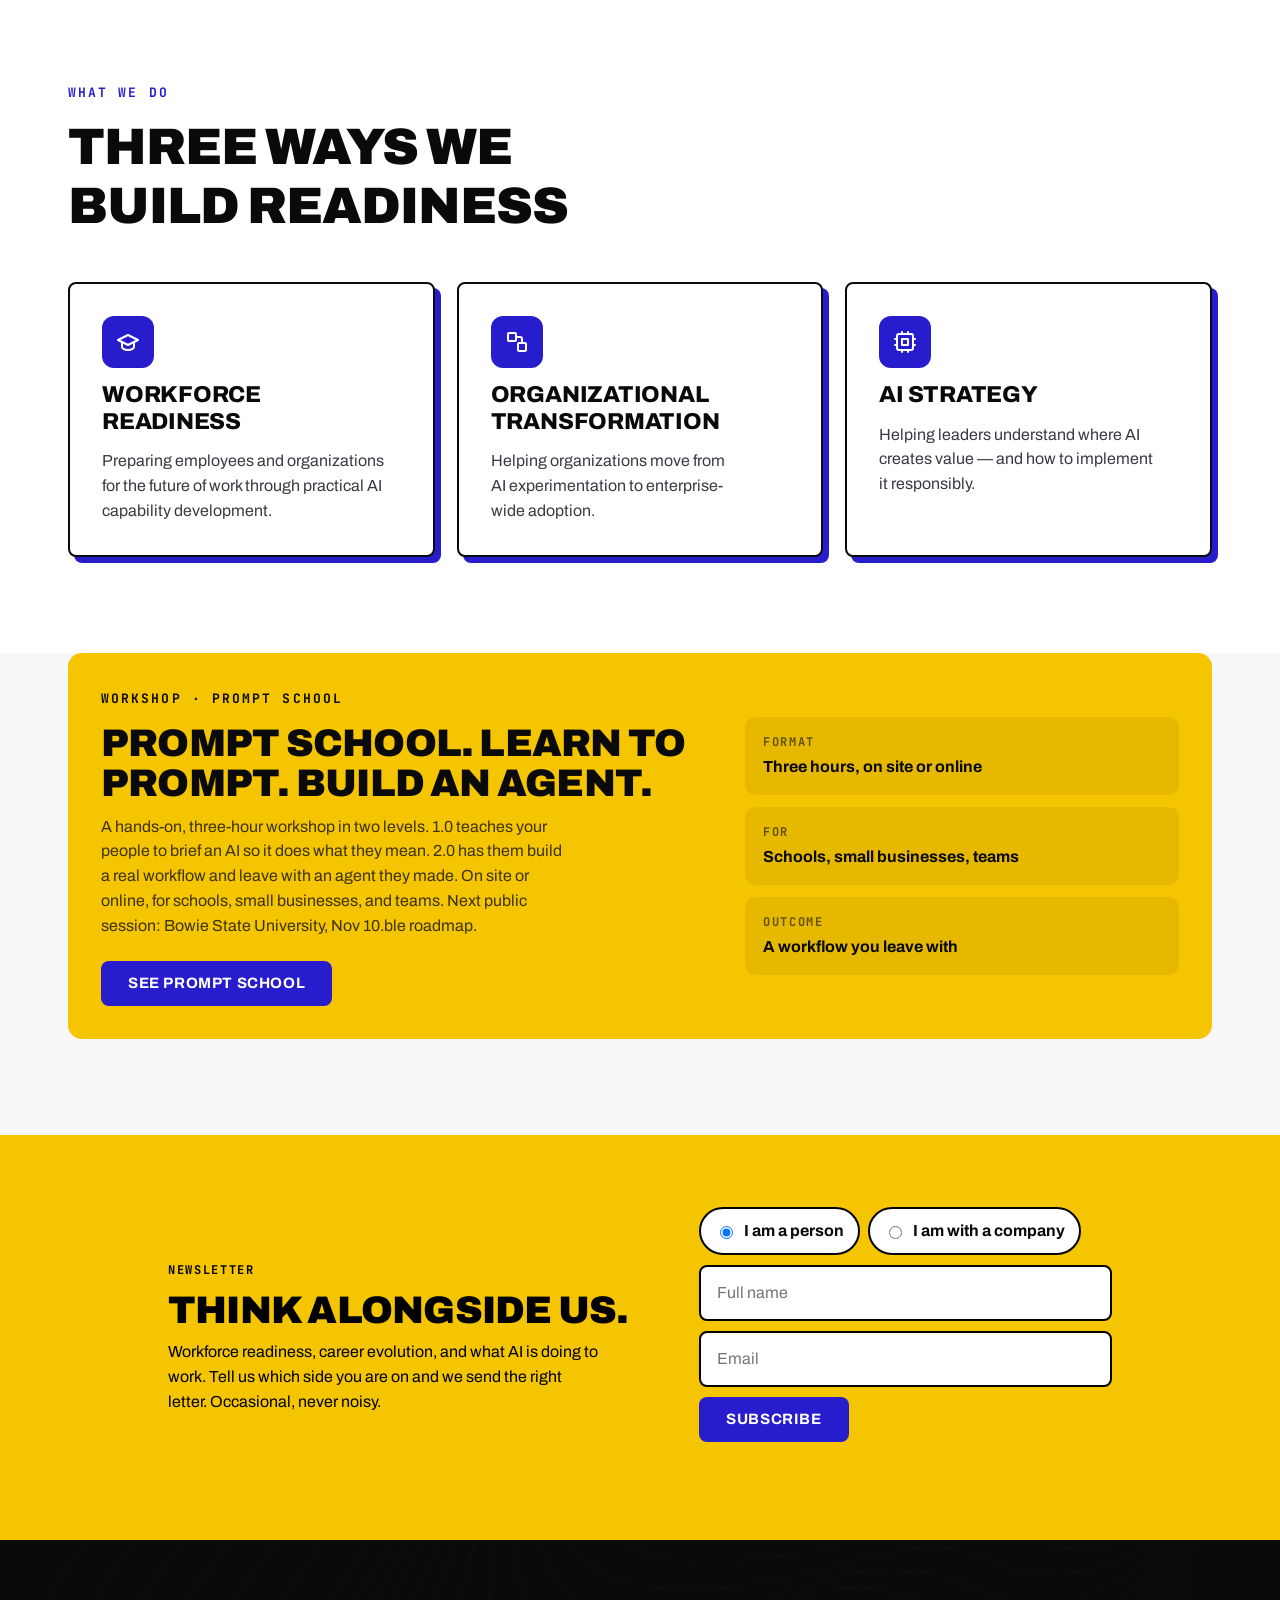
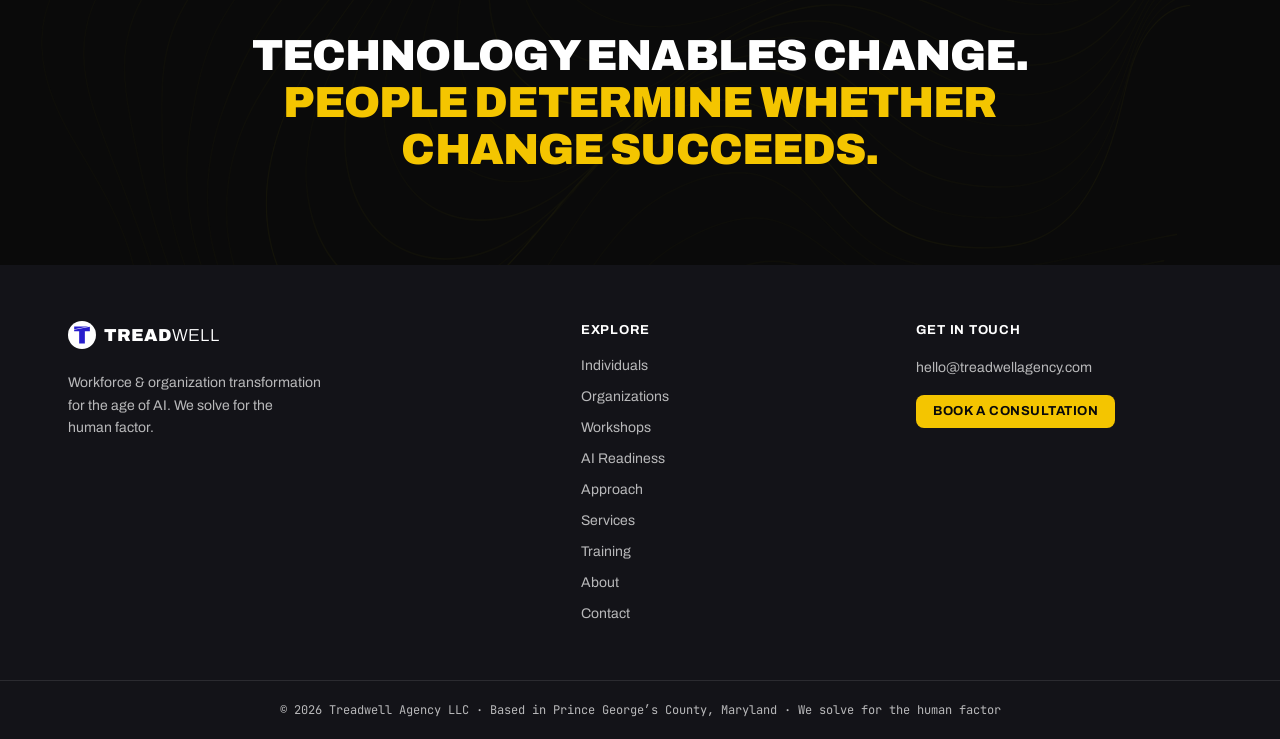
==== commit 9a63cb7b: "Prompt School card on home and workshops, PG County location, About heading, drop undated topic bloc" ====
--- a/index.html
+++ b/index.html
@@ -105,13 +105,13 @@
     <article class="tw-card tw-card--signal">
       <div class="topic-grid" style="display:grid;grid-template-columns:1.4fr 1fr;gap:36px;align-items:center;">
         <div>
-          <span class="tw-eyebrow" style="color:var(--tw-black);">Workshop · Topic this month</span>
-          <h3 style="font-family:var(--font-display);font-weight:900;text-transform:uppercase;font-size:clamp(1.6rem,3vw,2.4rem);letter-spacing:-.02em;line-height:1.02;margin:14px 0 12px;">Turning AI pilots into an operating model</h3>
-          <p style="margin:0 0 22px;color:rgba(10,10,10,.78);line-height:1.55;max-width:52ch;">A facilitated leadership session for teams stuck between experimentation and enterprise adoption. Complete the AI Readiness Canvas together and leave with an actionable roadmap.</p>
-          <a class="tw-btn tw-btn--primary" href="mailto:hello@treadwellagency.com?subject=Consultation%20request%20%E2%80%94%20Treadwell%20Agency">Reserve a seat</a>
+          <span class="tw-eyebrow" style="color:var(--tw-black);">Workshop · Prompt School</span>
+          <h3 style="font-family:var(--font-display);font-weight:900;text-transform:uppercase;font-size:clamp(1.6rem,3vw,2.4rem);letter-spacing:-.02em;line-height:1.02;margin:14px 0 12px;">Prompt School. Learn to prompt. Build an agent.</h3>
+          <p style="margin:0 0 22px;color:rgba(10,10,10,.78);line-height:1.55;max-width:52ch;">A hands-on, three-hour workshop in two levels. 1.0 teaches your people to brief an AI so it does what they mean. 2.0 has them build a real workflow and leave with an agent they made. On site or online, for schools, small businesses, and teams. Next public session: Bowie State University, Nov 10.ble roadmap.</p>
+          <a class="tw-btn tw-btn--primary" href="https://joinpromptschool.com">See Prompt School</a>
         </div>
         <div style="display:grid;gap:12px;">
-          <div style="background:rgba(10,10,10,.06);border-radius:10px;padding:16px 18px;"><div style="font-family:var(--font-mono);font-size:12px;font-weight:700;letter-spacing:.14em;text-transform:uppercase;color:rgba(10,10,10,.6);">Format</div><div style="font-weight:700;margin-top:4px;">Facilitated, half-day</div></div><div style="background:rgba(10,10,10,.06);border-radius:10px;padding:16px 18px;"><div style="font-family:var(--font-mono);font-size:12px;font-weight:700;letter-spacing:.14em;text-transform:uppercase;color:rgba(10,10,10,.6);">For</div><div style="font-weight:700;margin-top:4px;">Leadership teams</div></div><div style="background:rgba(10,10,10,.06);border-radius:10px;padding:16px 18px;"><div style="font-family:var(--font-mono);font-size:12px;font-weight:700;letter-spacing:.14em;text-transform:uppercase;color:rgba(10,10,10,.6);">Outcome</div><div style="font-weight:700;margin-top:4px;">Aligned AI roadmap</div></div>
+          <div style="background:rgba(10,10,10,.06);border-radius:10px;padding:16px 18px;"><div style="font-family:var(--font-mono);font-size:12px;font-weight:700;letter-spacing:.14em;text-transform:uppercase;color:rgba(10,10,10,.6);">Format</div><div style="font-weight:700;margin-top:4px;">Three hours, on site or online</div></div><div style="background:rgba(10,10,10,.06);border-radius:10px;padding:16px 18px;"><div style="font-family:var(--font-mono);font-size:12px;font-weight:700;letter-spacing:.14em;text-transform:uppercase;color:rgba(10,10,10,.6);">For</div><div style="font-weight:700;margin-top:4px;">Schools, small businesses, teams</div></div><div style="background:rgba(10,10,10,.06);border-radius:10px;padding:16px 18px;"><div style="font-family:var(--font-mono);font-size:12px;font-weight:700;letter-spacing:.14em;text-transform:uppercase;color:rgba(10,10,10,.6);">Outcome</div><div style="font-weight:700;margin-top:4px;">A workflow you leave with</div></div>
         </div>
       </div>
     </article>
@@ -163,7 +163,7 @@
       <div style="margin-top:16px;"><a class="tw-btn tw-btn--signal tw-btn--sm" href="mailto:hello@treadwellagency.com?subject=Consultation%20request%20%E2%80%94%20Treadwell%20Agency">Book a consultation</a></div>
     </div>
   </div>
-  <div class="foot-bottom">&copy; 2026 Treadwell Agency LLC &middot; We solve for the human factor</div>
+  <div class="foot-bottom">&copy; 2026 Treadwell Agency LLC &middot; Based in Prince George&rsquo;s County, Maryland &middot; We solve for the human factor</div>
 </footer>
 <script src="/assets/js/nav.js"></script>
 </body>
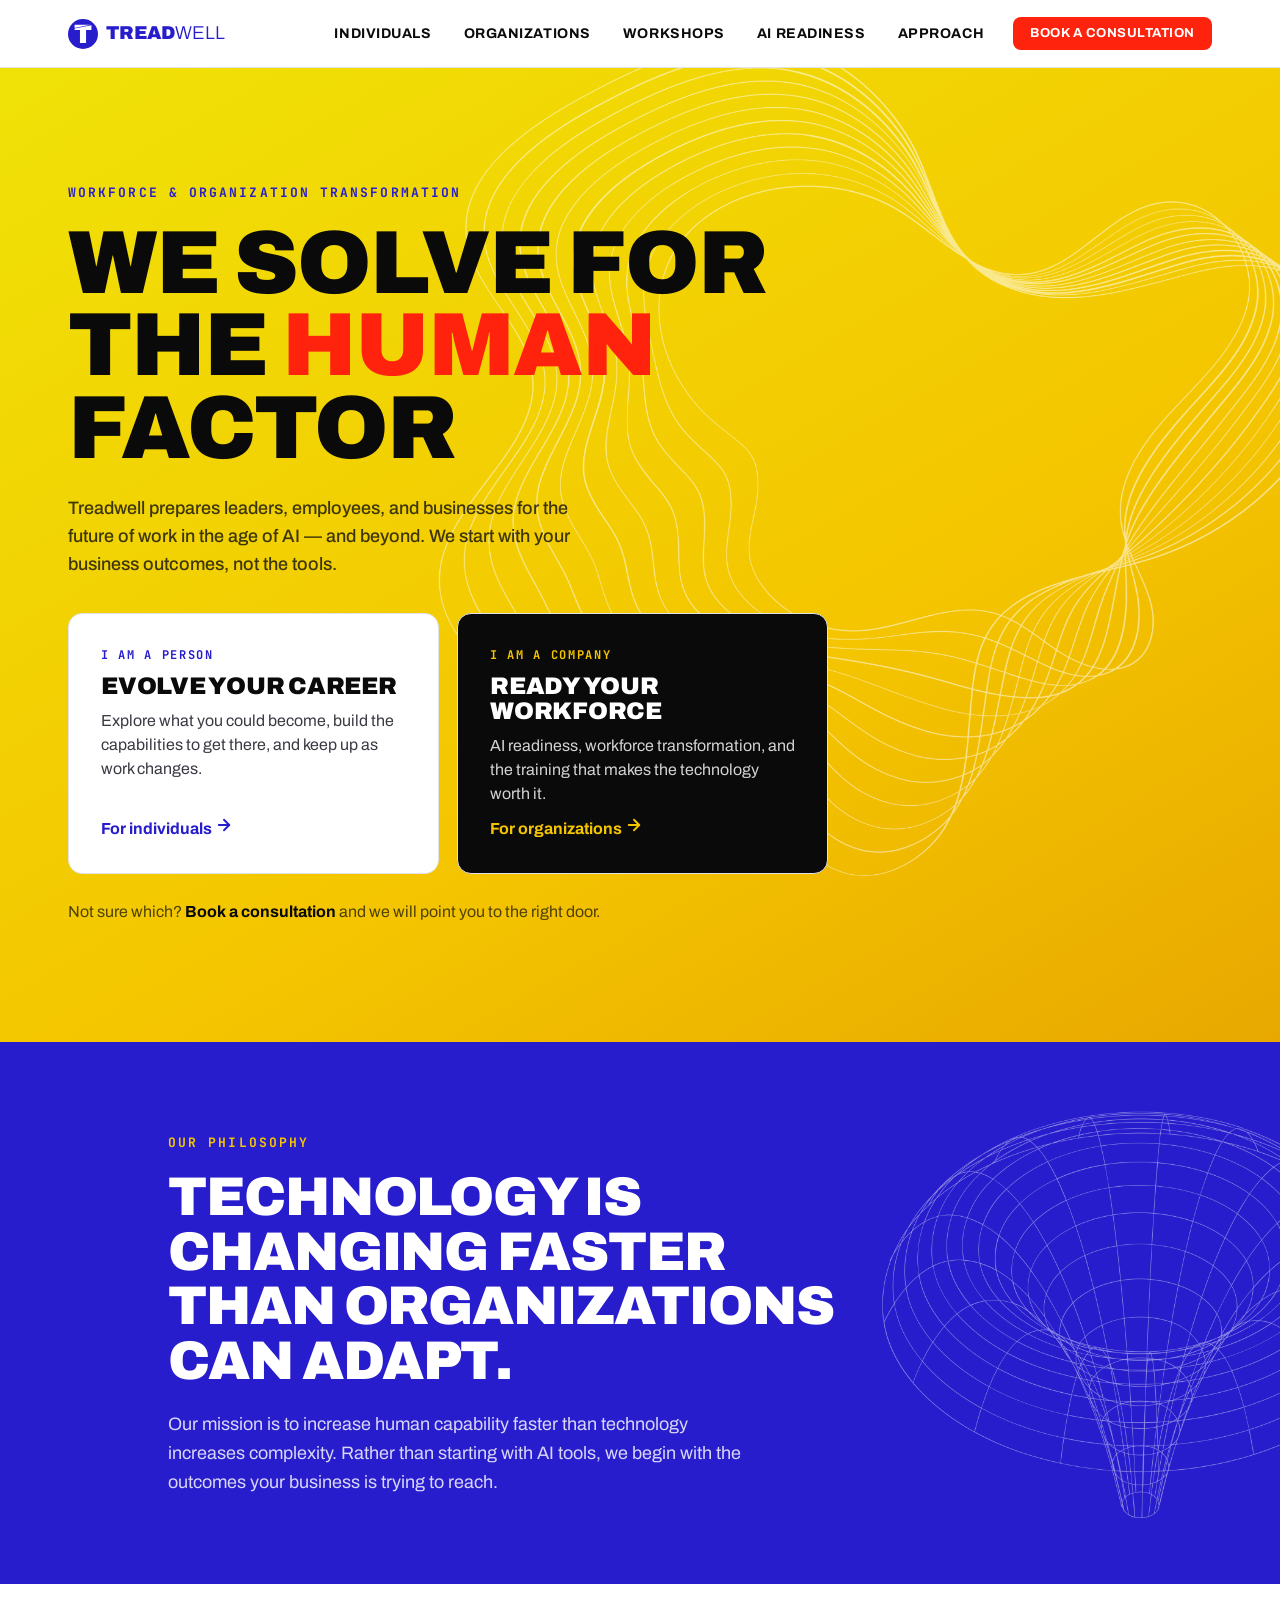
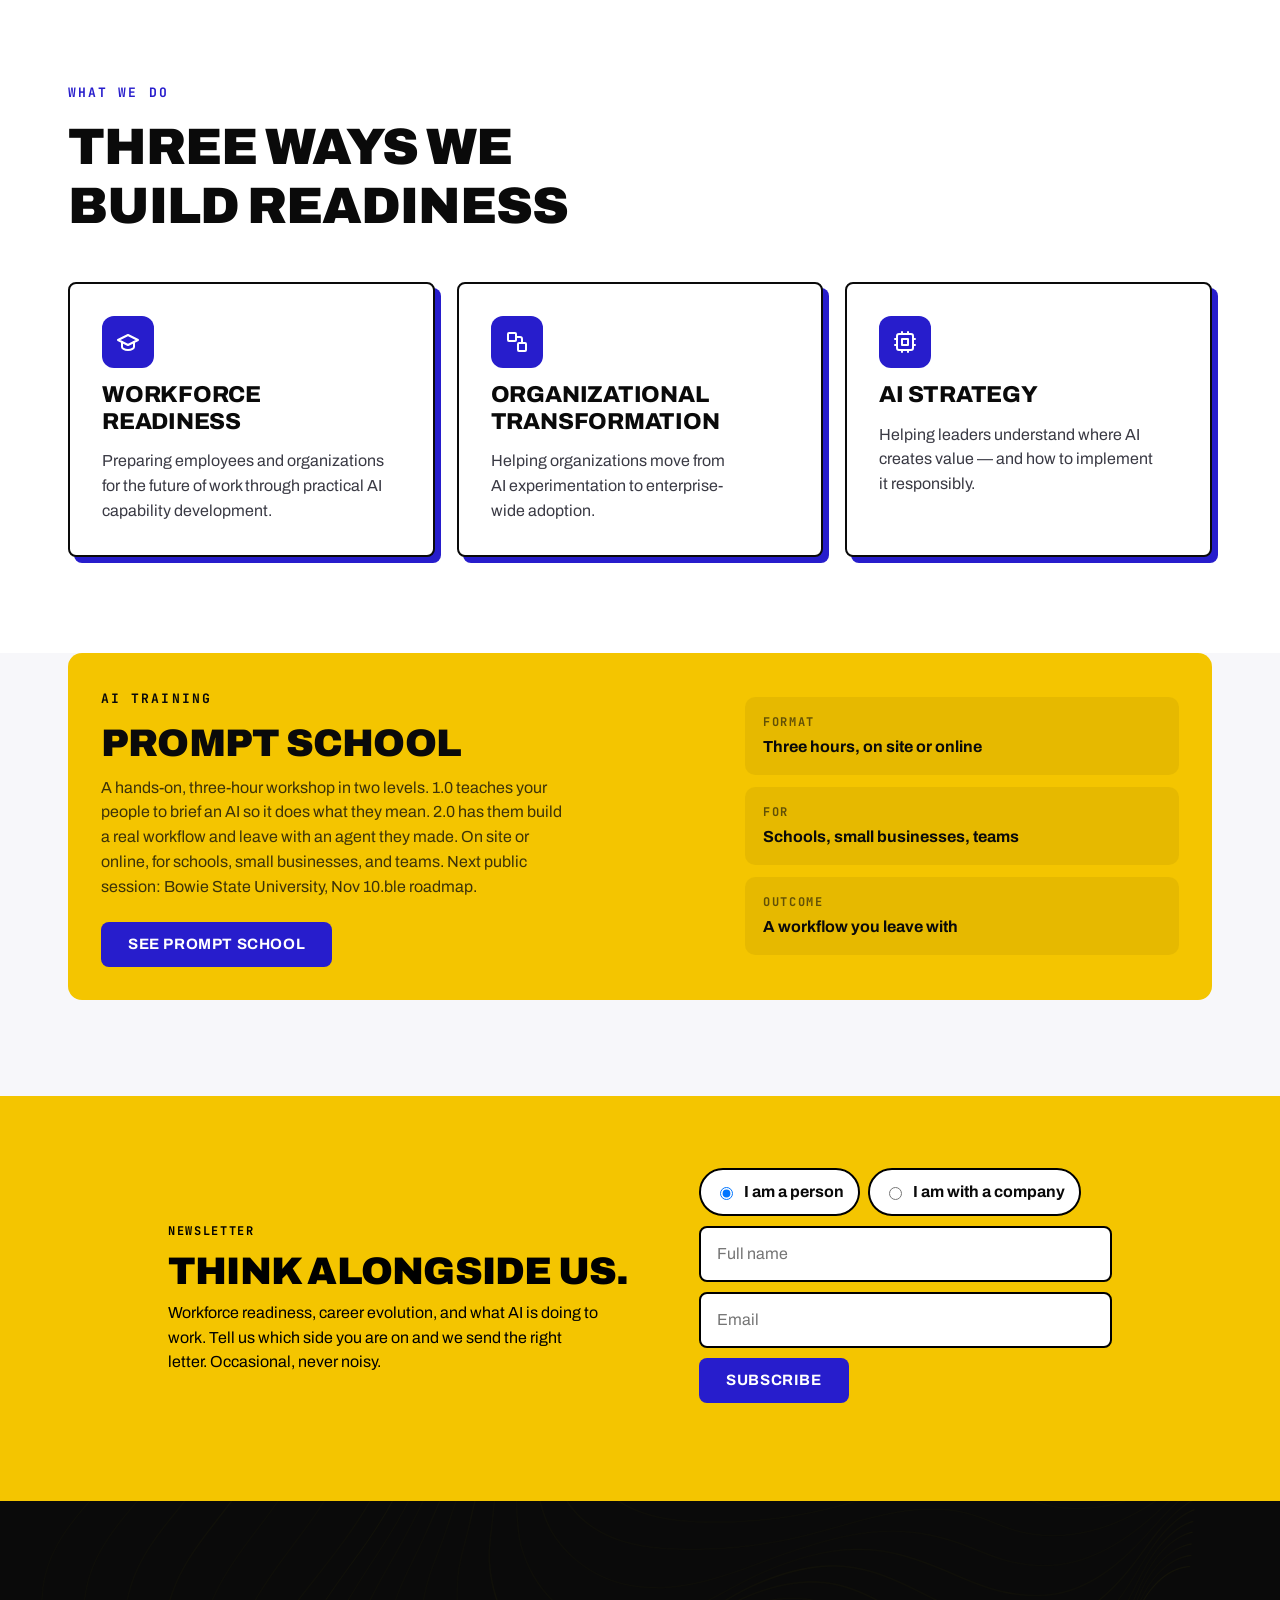
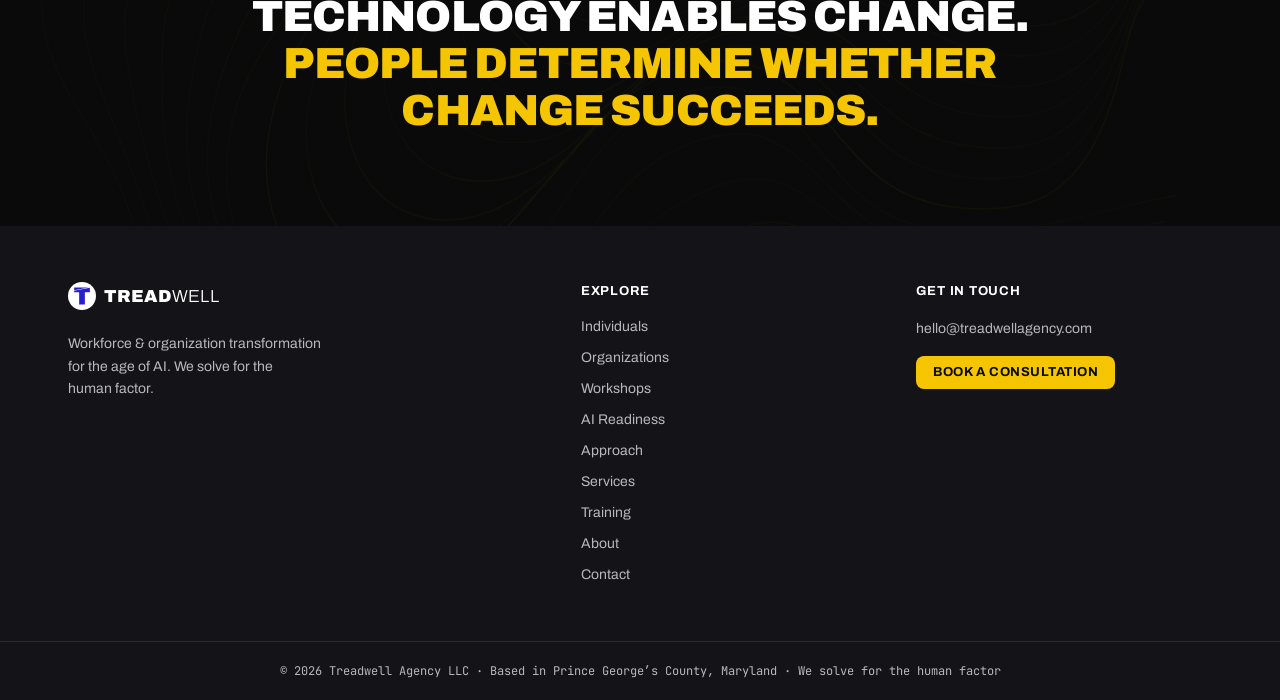
==== commit 700edcc5: "Home: Prompt School card simplified under AI Training; workshops header pills removed" ====
--- a/index.html
+++ b/index.html
@@ -105,8 +105,8 @@
     <article class="tw-card tw-card--signal">
       <div class="topic-grid" style="display:grid;grid-template-columns:1.4fr 1fr;gap:36px;align-items:center;">
         <div>
-          <span class="tw-eyebrow" style="color:var(--tw-black);">Workshop · Prompt School</span>
-          <h3 style="font-family:var(--font-display);font-weight:900;text-transform:uppercase;font-size:clamp(1.6rem,3vw,2.4rem);letter-spacing:-.02em;line-height:1.02;margin:14px 0 12px;">Prompt School. Learn to prompt. Build an agent.</h3>
+          <span class="tw-eyebrow" style="color:var(--tw-black);">AI Training</span>
+          <h3 style="font-family:var(--font-display);font-weight:900;text-transform:uppercase;font-size:clamp(1.6rem,3vw,2.4rem);letter-spacing:-.02em;line-height:1.02;margin:14px 0 12px;">Prompt School</h3>
           <p style="margin:0 0 22px;color:rgba(10,10,10,.78);line-height:1.55;max-width:52ch;">A hands-on, three-hour workshop in two levels. 1.0 teaches your people to brief an AI so it does what they mean. 2.0 has them build a real workflow and leave with an agent they made. On site or online, for schools, small businesses, and teams. Next public session: Bowie State University, Nov 10.ble roadmap.</p>
           <a class="tw-btn tw-btn--primary" href="https://joinpromptschool.com">See Prompt School</a>
         </div>
